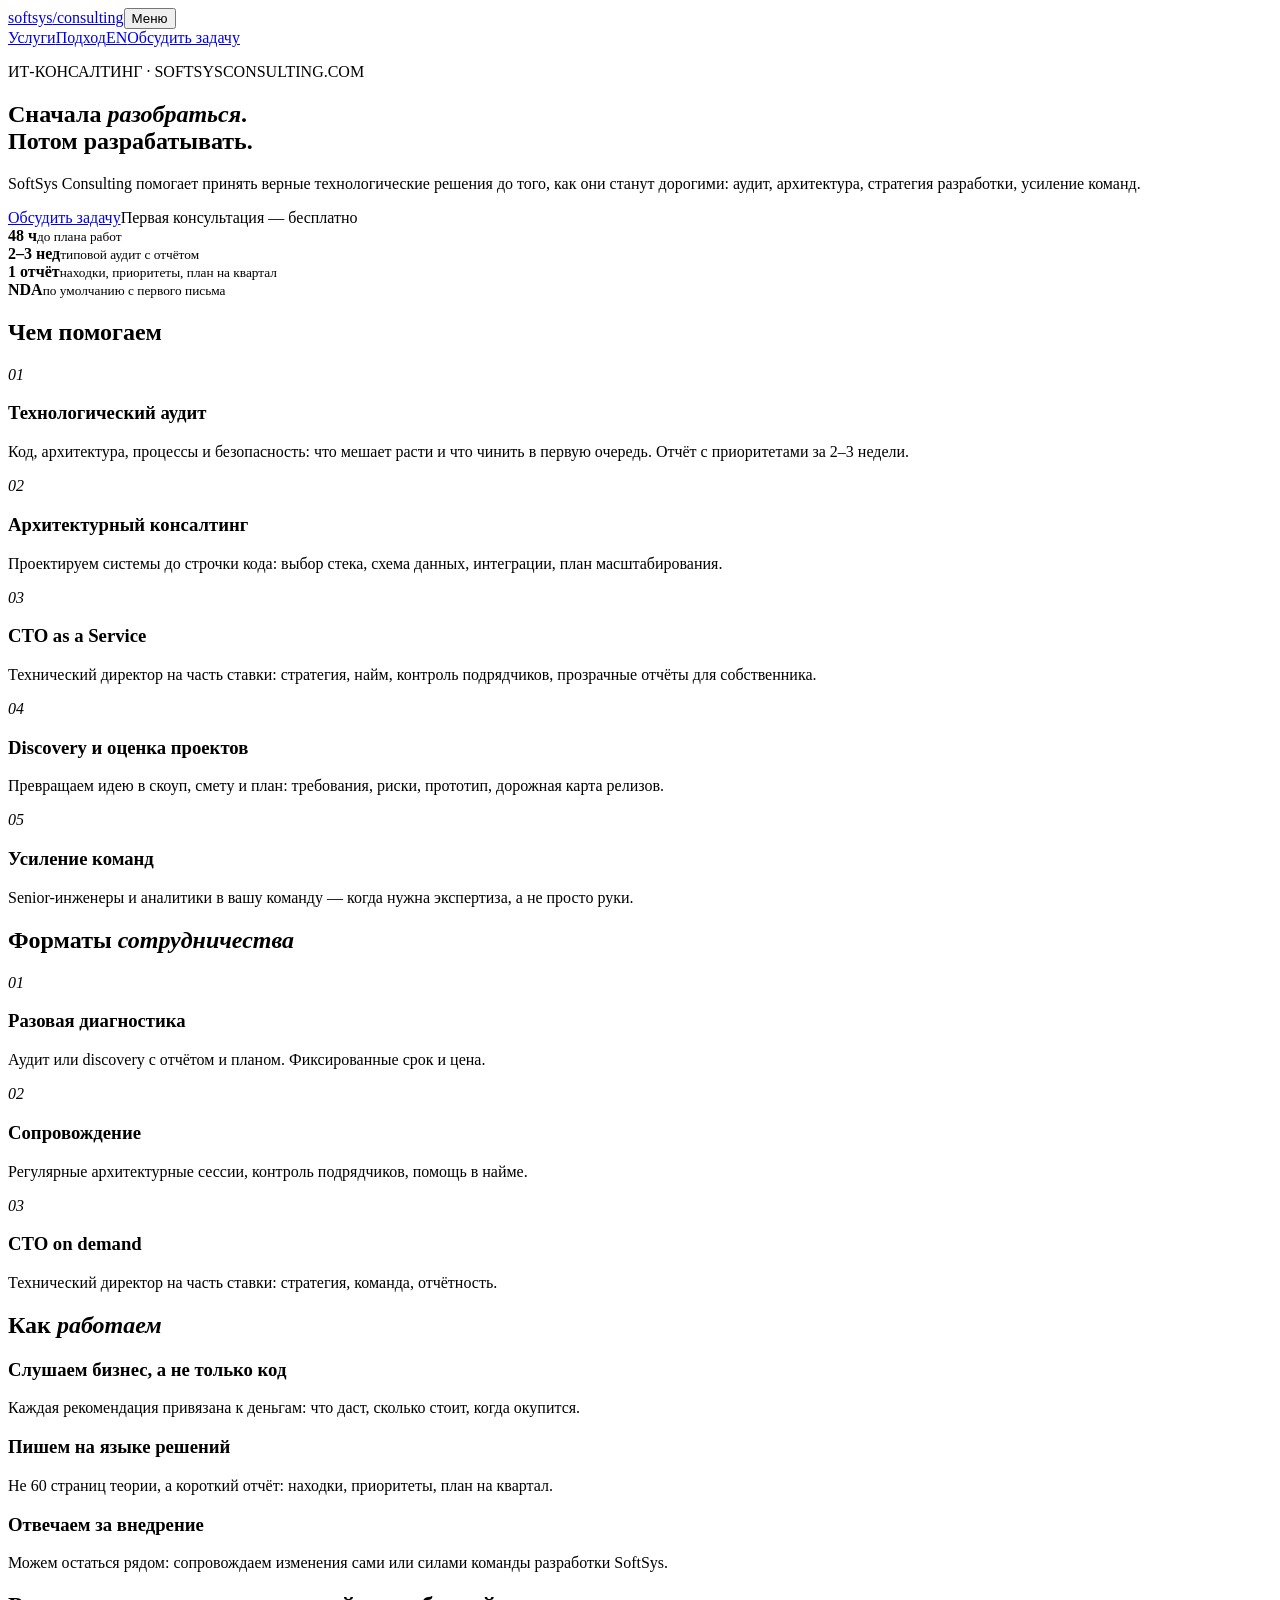
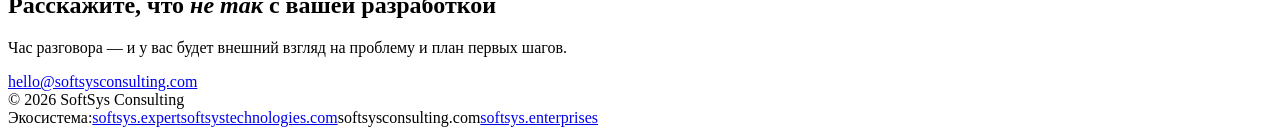
==== index.html @ 307e2cb9 "Publish prerendered website" ====
<!doctype html>
<html lang="ru">
<head>
<meta charset="UTF-8">
<meta name="viewport" content="width=device-width,initial-scale=1">
<link rel="icon" type="image/svg+xml" href="/softsys-consulting-site/favicon.svg">
<!--seo:start-->
<title>ИТ-консалтинг, аудит и архитектура — SoftSys Consulting</title>
<meta name="description" content="Технологический аудит, архитектурный консалтинг, CTO as a Service и оценка проектов. Помогаем выбрать решения и составить план разработки.">
<meta name="robots" content="index,follow,max-image-preview:large">
<link rel="canonical" href="https://softsysconsulting.com/">
<link rel="alternate" hreflang="ru" href="https://softsysconsulting.com/">
<link rel="alternate" hreflang="en" href="https://softsysconsulting.com/en/">
<link rel="alternate" hreflang="x-default" href="https://softsysconsulting.com/">
<meta name="theme-color" content="#FCFBF8">
<meta property="og:type" content="website">
<meta property="og:site_name" content="SoftSys Consulting">
<meta property="og:title" content="ИТ-консалтинг, аудит и архитектура — SoftSys Consulting">
<meta property="og:description" content="Технологический аудит, архитектурный консалтинг, CTO as a Service и оценка проектов. Помогаем выбрать решения и составить план разработки.">
<meta property="og:url" content="https://softsysconsulting.com/">
<meta property="og:locale" content="ru_RU">
<meta property="og:image" content="https://softsysconsulting.com/og-image.png">
<meta property="og:image:width" content="1200">
<meta property="og:image:height" content="630">
<meta property="og:image:alt" content="SoftSys Consulting">
<meta name="twitter:card" content="summary_large_image">
<meta name="twitter:title" content="ИТ-консалтинг, аудит и архитектура — SoftSys Consulting">
<meta name="twitter:description" content="Технологический аудит, архитектурный консалтинг, CTO as a Service и оценка проектов. Помогаем выбрать решения и составить план разработки.">
<meta name="twitter:image" content="https://softsysconsulting.com/og-image.png">
<script type="application/ld+json">{"@context":"https://schema.org","@graph":[{"@type":"Organization","@id":"https://softsysconsulting.com/#organization","name":"SoftSys Consulting","url":"https://softsysconsulting.com/","email":"hello@softsysconsulting.com"},{"@type":"WebSite","@id":"https://softsysconsulting.com/#website","name":"SoftSys Consulting","url":"https://softsysconsulting.com/","inLanguage":["ru","en"],"publisher":{"@id":"https://softsysconsulting.com/#organization"}},{"@type":"WebPage","@id":"https://softsysconsulting.com/","url":"https://softsysconsulting.com/","name":"ИТ-консалтинг, аудит и архитектура — SoftSys Consulting","description":"Технологический аудит, архитектурный консалтинг, CTO as a Service и оценка проектов. Помогаем выбрать решения и составить план разработки.","inLanguage":"ru","isPartOf":{"@id":"https://softsysconsulting.com/#website"},"about":{"@id":"https://softsysconsulting.com/#organization"}}]}</script><!--seo:end-->
  <script type="module" crossorigin src="/softsys-consulting-site/assets/index-Boy4Q77q.js"></script>
  <link rel="stylesheet" crossorigin href="/softsys-consulting-site/assets/index-CzoO1XtQ.css">
</head>
<body>
<div id="app"><!--[--><header class="site-header"><nav class="nav shell" aria-label="Основная навигация"><a class="brand" href="#top">softsys<span>/consulting</span></a><button class="menu-toggle" type="button" aria-expanded="false" aria-controls="primary-menu"><span class="sr-only">Меню</span><span></span><span></span></button><div id="primary-menu" class="nav-links"><a href="#services">Услуги</a><a href="#approach">Подход</a><a class="lang-link" href="en/" hreflang="en">EN</a><a class="nav-cta" href="#contact">Обсудить задачу</a></div></nav></header><main id="top"><section class="hero shell"><p class="eyebrow">ИТ-КОНСАЛТИНГ · SOFTSYSCONSULTING.COM</p><h1>Сначала <em>разобраться</em>.<br>Потом разрабатывать.</h1><p class="lead">SoftSys Consulting помогает принять верные технологические решения до того, как они станут дорогими: аудит, архитектура, стратегия разработки, усиление команд.</p><div class="hero-actions"><a class="button dark" href="#contact">Обсудить задачу</a><span>Первая консультация — бесплатно</span></div><div class="stats"><div><b>48 ч</b><small>до плана работ</small></div><div><b>2–3 нед</b><small>типовой аудит с отчётом</small></div><div><b>1 отчёт</b><small>находки, приоритеты, план на квартал</small></div><div><b>NDA</b><small>по умолчанию с первого письма</small></div></div></section><section id="services" class="shell section"><h2>Чем помогаем</h2><div class="service-list"><!--[--><article class="service"><em>01</em><h3>Технологический аудит</h3><p>Код, архитектура, процессы и безопасность: что мешает расти и что чинить в первую очередь. Отчёт с приоритетами за 2–3 недели.</p></article><article class="service"><em>02</em><h3>Архитектурный консалтинг</h3><p>Проектируем системы до строчки кода: выбор стека, схема данных, интеграции, план масштабирования.</p></article><article class="service"><em>03</em><h3>CTO as a Service</h3><p>Технический директор на часть ставки: стратегия, найм, контроль подрядчиков, прозрачные отчёты для собственника.</p></article><article class="service"><em>04</em><h3>Discovery и оценка проектов</h3><p>Превращаем идею в скоуп, смету и план: требования, риски, прототип, дорожная карта релизов.</p></article><article class="service"><em>05</em><h3>Усиление команд</h3><p>Senior-инженеры и аналитики в вашу команду — когда нужна экспертиза, а не просто руки.</p></article><!--]--></div></section><section class="shell section"><h2>Форматы <em>сотрудничества</em></h2><div class="format-grid"><!--[--><article><em>01</em><h3>Разовая диагностика</h3><p>Аудит или discovery с отчётом и планом. Фиксированные срок и цена.</p></article><article><em>02</em><h3>Сопровождение</h3><p>Регулярные архитектурные сессии, контроль подрядчиков, помощь в найме.</p></article><article><em>03</em><h3>CTO on demand</h3><p>Технический директор на часть ставки: стратегия, команда, отчётность.</p></article><!--]--></div></section><section id="approach" class="shell section approach"><h2>Как <em>работаем</em></h2><div><!--[--><article class="approach-item"><h3>Слушаем бизнес, а не только код</h3><p>Каждая рекомендация привязана к деньгам: что даст, сколько стоит, когда окупится.</p></article><article class="approach-item"><h3>Пишем на языке решений</h3><p>Не 60 страниц теории, а короткий отчёт: находки, приоритеты, план на квартал.</p></article><article class="approach-item"><h3>Отвечаем за внедрение</h3><p>Можем остаться рядом: сопровождаем изменения сами или силами команды разработки SoftSys.</p></article><!--]--></div></section><section id="contact" class="shell contact"><div class="contact-box"><h2>Расскажите, что <em>не так</em> с вашей разработкой</h2><p>Час разговора — и у вас будет внешний взгляд на проблему и план первых шагов.</p><a class="button mail" href="mailto:hello@softsysconsulting.com">hello@softsysconsulting.com</a></div><footer><span>© 2026 SoftSys Consulting</span><div><span>Экосистема:</span><a href="https://softsys.expert">softsys.expert</a><a href="https://softsystechnologies.com">softsystechnologies.com</a><span class="current">softsysconsulting.com</span><a href="https://softsys.enterprises">softsys.enterprises</a></div></footer></section></main><!--]--></div>
</body>
</html>
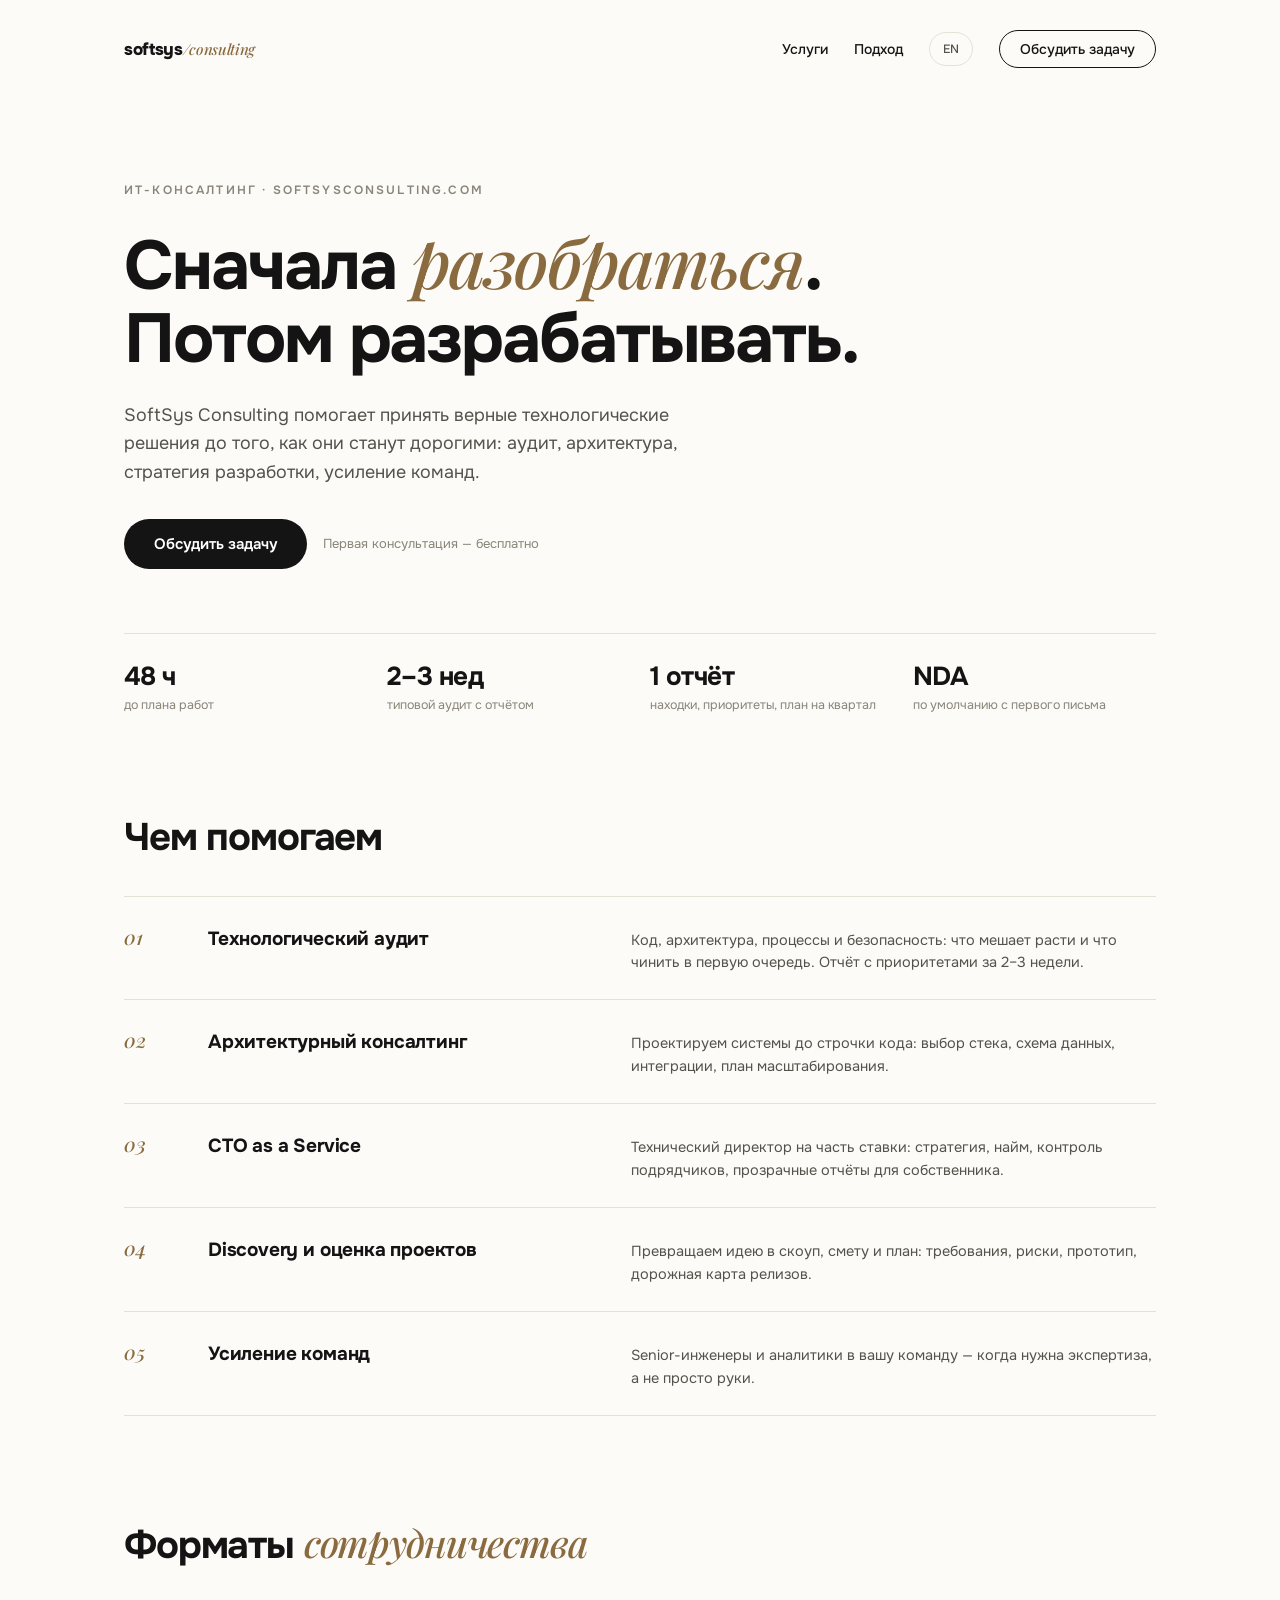
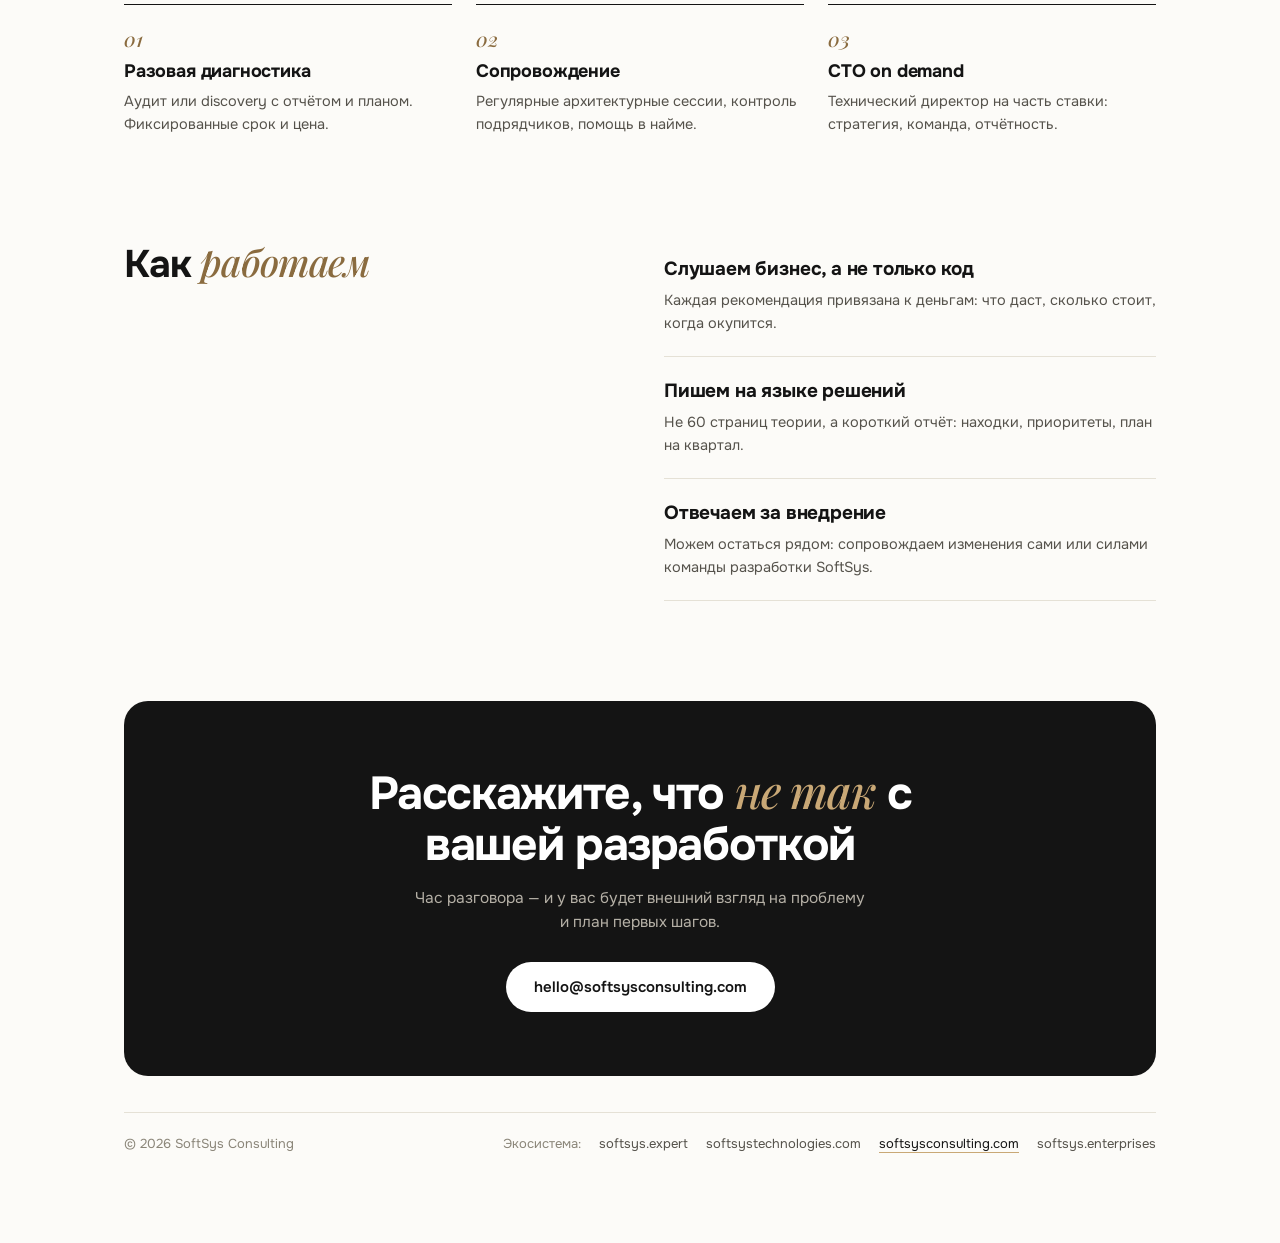
==== commit 9751d6c2: "Configure custom domain softsysconsulting.com" ====
--- a/index.html
+++ b/index.html
@@ -3,7 +3,7 @@
 <head>
 <meta charset="UTF-8">
 <meta name="viewport" content="width=device-width,initial-scale=1">
-<link rel="icon" type="image/svg+xml" href="/softsys-consulting-site/favicon.svg">
+<link rel="icon" type="image/svg+xml" href="/favicon.svg">
 <!--seo:start-->
 <title>ИТ-консалтинг, аудит и архитектура — SoftSys Consulting</title>
 <meta name="description" content="Технологический аудит, архитектурный консалтинг, CTO as a Service и оценка проектов. Помогаем выбрать решения и составить план разработки.">
@@ -28,8 +28,8 @@
 <meta name="twitter:description" content="Технологический аудит, архитектурный консалтинг, CTO as a Service и оценка проектов. Помогаем выбрать решения и составить план разработки.">
 <meta name="twitter:image" content="https://softsysconsulting.com/og-image.png">
 <script type="application/ld+json">{"@context":"https://schema.org","@graph":[{"@type":"Organization","@id":"https://softsysconsulting.com/#organization","name":"SoftSys Consulting","url":"https://softsysconsulting.com/","email":"hello@softsysconsulting.com"},{"@type":"WebSite","@id":"https://softsysconsulting.com/#website","name":"SoftSys Consulting","url":"https://softsysconsulting.com/","inLanguage":["ru","en"],"publisher":{"@id":"https://softsysconsulting.com/#organization"}},{"@type":"WebPage","@id":"https://softsysconsulting.com/","url":"https://softsysconsulting.com/","name":"ИТ-консалтинг, аудит и архитектура — SoftSys Consulting","description":"Технологический аудит, архитектурный консалтинг, CTO as a Service и оценка проектов. Помогаем выбрать решения и составить план разработки.","inLanguage":"ru","isPartOf":{"@id":"https://softsysconsulting.com/#website"},"about":{"@id":"https://softsysconsulting.com/#organization"}}]}</script><!--seo:end-->
-  <script type="module" crossorigin src="/softsys-consulting-site/assets/index-Boy4Q77q.js"></script>
-  <link rel="stylesheet" crossorigin href="/softsys-consulting-site/assets/index-CzoO1XtQ.css">
+  <script type="module" crossorigin src="/assets/index-trp3ddry.js"></script>
+  <link rel="stylesheet" crossorigin href="/assets/index-DhU2FG6l.css">
 </head>
 <body>
 <div id="app"><!--[--><header class="site-header"><nav class="nav shell" aria-label="Основная навигация"><a class="brand" href="#top">softsys<span>/consulting</span></a><button class="menu-toggle" type="button" aria-expanded="false" aria-controls="primary-menu"><span class="sr-only">Меню</span><span></span><span></span></button><div id="primary-menu" class="nav-links"><a href="#services">Услуги</a><a href="#approach">Подход</a><a class="lang-link" href="en/" hreflang="en">EN</a><a class="nav-cta" href="#contact">Обсудить задачу</a></div></nav></header><main id="top"><section class="hero shell"><p class="eyebrow">ИТ-КОНСАЛТИНГ · SOFTSYSCONSULTING.COM</p><h1>Сначала <em>разобраться</em>.<br>Потом разрабатывать.</h1><p class="lead">SoftSys Consulting помогает принять верные технологические решения до того, как они станут дорогими: аудит, архитектура, стратегия разработки, усиление команд.</p><div class="hero-actions"><a class="button dark" href="#contact">Обсудить задачу</a><span>Первая консультация — бесплатно</span></div><div class="stats"><div><b>48 ч</b><small>до плана работ</small></div><div><b>2–3 нед</b><small>типовой аудит с отчётом</small></div><div><b>1 отчёт</b><small>находки, приоритеты, план на квартал</small></div><div><b>NDA</b><small>по умолчанию с первого письма</small></div></div></section><section id="services" class="shell section"><h2>Чем помогаем</h2><div class="service-list"><!--[--><article class="service"><em>01</em><h3>Технологический аудит</h3><p>Код, архитектура, процессы и безопасность: что мешает расти и что чинить в первую очередь. Отчёт с приоритетами за 2–3 недели.</p></article><article class="service"><em>02</em><h3>Архитектурный консалтинг</h3><p>Проектируем системы до строчки кода: выбор стека, схема данных, интеграции, план масштабирования.</p></article><article class="service"><em>03</em><h3>CTO as a Service</h3><p>Технический директор на часть ставки: стратегия, найм, контроль подрядчиков, прозрачные отчёты для собственника.</p></article><article class="service"><em>04</em><h3>Discovery и оценка проектов</h3><p>Превращаем идею в скоуп, смету и план: требования, риски, прототип, дорожная карта релизов.</p></article><article class="service"><em>05</em><h3>Усиление команд</h3><p>Senior-инженеры и аналитики в вашу команду — когда нужна экспертиза, а не просто руки.</p></article><!--]--></div></section><section class="shell section"><h2>Форматы <em>сотрудничества</em></h2><div class="format-grid"><!--[--><article><em>01</em><h3>Разовая диагностика</h3><p>Аудит или discovery с отчётом и планом. Фиксированные срок и цена.</p></article><article><em>02</em><h3>Сопровождение</h3><p>Регулярные архитектурные сессии, контроль подрядчиков, помощь в найме.</p></article><article><em>03</em><h3>CTO on demand</h3><p>Технический директор на часть ставки: стратегия, команда, отчётность.</p></article><!--]--></div></section><section id="approach" class="shell section approach"><h2>Как <em>работаем</em></h2><div><!--[--><article class="approach-item"><h3>Слушаем бизнес, а не только код</h3><p>Каждая рекомендация привязана к деньгам: что даст, сколько стоит, когда окупится.</p></article><article class="approach-item"><h3>Пишем на языке решений</h3><p>Не 60 страниц теории, а короткий отчёт: находки, приоритеты, план на квартал.</p></article><article class="approach-item"><h3>Отвечаем за внедрение</h3><p>Можем остаться рядом: сопровождаем изменения сами или силами команды разработки SoftSys.</p></article><!--]--></div></section><section id="contact" class="shell contact"><div class="contact-box"><h2>Расскажите, что <em>не так</em> с вашей разработкой</h2><p>Час разговора — и у вас будет внешний взгляд на проблему и план первых шагов.</p><a class="button mail" href="mailto:hello@softsysconsulting.com">hello@softsysconsulting.com</a></div><footer><span>© 2026 SoftSys Consulting</span><div><span>Экосистема:</span><a href="https://softsys.expert">softsys.expert</a><a href="https://softsystechnologies.com">softsystechnologies.com</a><span class="current">softsysconsulting.com</span><a href="https://softsys.enterprises">softsys.enterprises</a></div></footer></section></main><!--]--></div>
--- a/assets/index-DhU2FG6l.css
+++ b/assets/index-DhU2FG6l.css
@@ -0,0 +1 @@
+@font-face{font-family:Onest Variable;font-style:normal;font-display:swap;font-weight:100 900;src:url(/assets/onest-cyrillic-ext-wght-normal-DOFToQv1.woff2)format("woff2-variations");unicode-range:U+460-52F,U+1C80-1C8A,U+20B4,U+2DE0-2DFF,U+A640-A69F,U+FE2E-FE2F}@font-face{font-family:Onest Variable;font-style:normal;font-display:swap;font-weight:100 900;src:url(/assets/onest-cyrillic-wght-normal-DayYxulF.woff2)format("woff2-variations");unicode-range:U+301,U+400-45F,U+490-491,U+4B0-4B1,U+2116}@font-face{font-family:Onest Variable;font-style:normal;font-display:swap;font-weight:100 900;src:url(/assets/onest-math-wght-normal-Bl4ZGkZl.woff2)format("woff2-variations");unicode-range:U+302-303,U+305,U+307-308,U+310,U+312,U+315,U+31A,U+326-327,U+32C,U+32F-330,U+332-333,U+338,U+33A,U+346,U+34D,U+391-3A1,U+3A3-3A9,U+3B1-3C9,U+3D1,U+3D5-3D6,U+3F0-3F1,U+3F4-3F5,U+2016-2017,U+2034-2038,U+203C,U+2040,U+2043,U+2047,U+2050,U+2057,U+205F,U+2070-2071,U+2074-208E,U+2090-209C,U+20D0-20DC,U+20E1,U+20E5-20EF,U+2100-2112,U+2114-2115,U+2117-2121,U+2123-214F,U+2190,U+2192,U+2194-21AE,U+21B0-21E5,U+21F1-21F2,U+21F4-2211,U+2213-2214,U+2216-22FF,U+2308-230B,U+2310,U+2319,U+231C-2321,U+2336-237A,U+237C,U+2395,U+239B-23B7,U+23D0,U+23DC-23E1,U+2474-2475,U+25AF,U+25B3,U+25B7,U+25BD,U+25C1,U+25CA,U+25CC,U+25FB,U+266D-266F,U+27C0-27FF,U+2900-2AFF,U+2B0E-2B11,U+2B30-2B4C,U+2BFE,U+3030,U+FF5B,U+FF5D,U+1D400-1D7FF,U+1EE??}@font-face{font-family:Onest Variable;font-style:normal;font-display:swap;font-weight:100 900;src:url(/assets/onest-symbols-wght-normal-DxQzqQfC.woff2)format("woff2-variations");unicode-range:U+1-C,U+E-1F,U+7F-9F,U+20DD-20E0,U+20E2-20E4,U+2150-218F,U+2190,U+2192,U+2194-2199,U+21AF,U+21E6-21F0,U+21F3,U+2218-2219,U+2299,U+22C4-22C6,U+2300-243F,U+2440-244A,U+2460-24FF,U+25A0-27BF,U+28??,U+2921-2922,U+2981,U+29BF,U+29EB,U+2B??,U+4DC0-4DFF,U+FFF9-FFFB,U+10140-1018E,U+10190-1019C,U+101A0,U+101D0-101FD,U+102E0-102FB,U+10E60-10E7E,U+1D2C0-1D2D3,U+1D2E0-1D37F,U+1F0??,U+1F100-1F1AD,U+1F1E6-1F1FF,U+1F30D-1F30F,U+1F315,U+1F31C,U+1F31E,U+1F320-1F32C,U+1F336,U+1F378,U+1F37D,U+1F382,U+1F393-1F39F,U+1F3A7-1F3A8,U+1F3AC-1F3AF,U+1F3C2,U+1F3C4-1F3C6,U+1F3CA-1F3CE,U+1F3D4-1F3E0,U+1F3ED,U+1F3F1-1F3F3,U+1F3F5-1F3F7,U+1F408,U+1F415,U+1F41F,U+1F426,U+1F43F,U+1F441-1F442,U+1F444,U+1F446-1F449,U+1F44C-1F44E,U+1F453,U+1F46A,U+1F47D,U+1F4A3,U+1F4B0,U+1F4B3,U+1F4B9,U+1F4BB,U+1F4BF,U+1F4C8-1F4CB,U+1F4D6,U+1F4DA,U+1F4DF,U+1F4E3-1F4E6,U+1F4EA-1F4ED,U+1F4F7,U+1F4F9-1F4FB,U+1F4FD-1F4FE,U+1F503,U+1F507-1F50B,U+1F50D,U+1F512-1F513,U+1F53E-1F54A,U+1F54F-1F5FA,U+1F610,U+1F650-1F67F,U+1F687,U+1F68D,U+1F691,U+1F694,U+1F698,U+1F6AD,U+1F6B2,U+1F6B9-1F6BA,U+1F6BC,U+1F6C6-1F6CF,U+1F6D3-1F6D7,U+1F6E0-1F6EA,U+1F6F0-1F6F3,U+1F6F7-1F6FC,U+1F7??,U+1F800-1F80B,U+1F810-1F847,U+1F850-1F859,U+1F860-1F887,U+1F890-1F8AD,U+1F8B0-1F8BB,U+1F8C0-1F8C1,U+1F900-1F90B,U+1F93B,U+1F946,U+1F984,U+1F996,U+1F9E9,U+1FA00-1FA6F,U+1FA70-1FA7C,U+1FA80-1FA89,U+1FA8F-1FAC6,U+1FACE-1FADC,U+1FADF-1FAE9,U+1FAF0-1FAF8,U+1FB??}@font-face{font-family:Onest Variable;font-style:normal;font-display:swap;font-weight:100 900;src:url(/assets/onest-vietnamese-wght-normal-BBxOatbv.woff2)format("woff2-variations");unicode-range:U+102-103,U+110-111,U+128-129,U+168-169,U+1A0-1A1,U+1AF-1B0,U+300-301,U+303-304,U+308-309,U+323,U+329,U+1EA0-1EF9,U+20AB}@font-face{font-family:Onest Variable;font-style:normal;font-display:swap;font-weight:100 900;src:url(/assets/onest-latin-ext-wght-normal-QAhDxQuo.woff2)format("woff2-variations");unicode-range:U+100-2BA,U+2BD-2C5,U+2C7-2CC,U+2CE-2D7,U+2DD-2FF,U+304,U+308,U+329,U+1D00-1DBF,U+1E00-1E9F,U+1EF2-1EFF,U+2020,U+20A0-20AB,U+20AD-20C0,U+2113,U+2C60-2C7F,U+A720-A7FF}@font-face{font-family:Onest Variable;font-style:normal;font-display:swap;font-weight:100 900;src:url(/assets/onest-latin-wght-normal-Dun_Rd-l.woff2)format("woff2-variations");unicode-range:U+??,U+131,U+152-153,U+2BB-2BC,U+2C6,U+2DA,U+2DC,U+304,U+308,U+329,U+2000-206F,U+20AC,U+2122,U+2191,U+2193,U+2212,U+2215,U+FEFF,U+FFFD}@font-face{font-family:Playfair Display Variable;font-style:normal;font-display:swap;font-weight:400 900;src:url(/assets/playfair-display-cyrillic-wght-normal-5WvUvBgz.woff2)format("woff2-variations");unicode-range:U+301,U+400-45F,U+490-491,U+4B0-4B1,U+2116}@font-face{font-family:Playfair Display Variable;font-style:normal;font-display:swap;font-weight:400 900;src:url(/assets/playfair-display-vietnamese-wght-normal-Cabi7G8-.woff2)format("woff2-variations");unicode-range:U+102-103,U+110-111,U+128-129,U+168-169,U+1A0-1A1,U+1AF-1B0,U+300-301,U+303-304,U+308-309,U+323,U+329,U+1EA0-1EF9,U+20AB}@font-face{font-family:Playfair Display Variable;font-style:normal;font-display:swap;font-weight:400 900;src:url(/assets/playfair-display-latin-ext-wght-normal-CT1r92Rl.woff2)format("woff2-variations");unicode-range:U+100-2BA,U+2BD-2C5,U+2C7-2CC,U+2CE-2D7,U+2DD-2FF,U+304,U+308,U+329,U+1D00-1DBF,U+1E00-1E9F,U+1EF2-1EFF,U+2020,U+20A0-20AB,U+20AD-20C0,U+2113,U+2C60-2C7F,U+A720-A7FF}@font-face{font-family:Playfair Display Variable;font-style:normal;font-display:swap;font-weight:400 900;src:url(/assets/playfair-display-latin-wght-normal-BOwq7MWX.woff2)format("woff2-variations");unicode-range:U+??,U+131,U+152-153,U+2BB-2BC,U+2C6,U+2DA,U+2DC,U+304,U+308,U+329,U+2000-206F,U+20AC,U+2122,U+2191,U+2193,U+2212,U+2215,U+FEFF,U+FFFD}@font-face{font-family:Playfair Display Variable;font-style:italic;font-display:swap;font-weight:400 900;src:url(/assets/playfair-display-cyrillic-wght-italic-D5dBZ3aJ.woff2)format("woff2-variations");unicode-range:U+301,U+400-45F,U+490-491,U+4B0-4B1,U+2116}@font-face{font-family:Playfair Display Variable;font-style:italic;font-display:swap;font-weight:400 900;src:url(/assets/playfair-display-vietnamese-wght-italic-DUEcMSM3.woff2)format("woff2-variations");unicode-range:U+102-103,U+110-111,U+128-129,U+168-169,U+1A0-1A1,U+1AF-1B0,U+300-301,U+303-304,U+308-309,U+323,U+329,U+1EA0-1EF9,U+20AB}@font-face{font-family:Playfair Display Variable;font-style:italic;font-display:swap;font-weight:400 900;src:url(/assets/playfair-display-latin-ext-wght-italic-ze_cPdSg.woff2)format("woff2-variations");unicode-range:U+100-2BA,U+2BD-2C5,U+2C7-2CC,U+2CE-2D7,U+2DD-2FF,U+304,U+308,U+329,U+1D00-1DBF,U+1E00-1E9F,U+1EF2-1EFF,U+2020,U+20A0-20AB,U+20AD-20C0,U+2113,U+2C60-2C7F,U+A720-A7FF}@font-face{font-family:Playfair Display Variable;font-style:italic;font-display:swap;font-weight:400 900;src:url(/assets/playfair-display-latin-wght-italic-DmbndNpe.woff2)format("woff2-variations");unicode-range:U+??,U+131,U+152-153,U+2BB-2BC,U+2C6,U+2DA,U+2DC,U+304,U+308,U+329,U+2000-206F,U+20AC,U+2122,U+2191,U+2193,U+2212,U+2215,U+FEFF,U+FFFD}:root{color:#141414;font-synthesis:none;background:#fcfbf8;font-family:Onest Variable,Arial,sans-serif}*{box-sizing:border-box}html{scroll-behavior:smooth}body{min-width:320px;margin:0}a{color:inherit;text-decoration:none}a:hover{color:#8a6b3f}a:focus-visible{outline-offset:4px;outline:3px solid #8a6b3f}button:focus-visible{outline-offset:4px;outline:3px solid #8a6b3f}.shell{width:min(1080px,100%);margin-inline-start:auto;margin-inline-end:auto;padding-inline-start:24px;padding-inline-end:24px}.site-header{padding:30px 0}.nav{justify-content:space-between;align-items:center;gap:20px;display:flex}.brand{letter-spacing:-.02em;font-size:17px;font-weight:800}.brand span,h1 em,h2 em,.service>em,.format-grid em{color:#8a6b3f;font-family:Playfair Display Variable,Georgia,serif;font-style:italic;font-weight:500}.brand span{font-size:15px}.nav-links{align-items:center;gap:26px;font-size:14px;font-weight:500;display:flex}.lang-link{color:#55524b;border:1px solid #e5e1d6;border-radius:99px;padding:8px 13px;font-size:12px}.nav-cta{white-space:nowrap;border:1.5px solid #141414;border-radius:99px;padding:9px 20px}.nav-cta:hover{color:#fff;background:#141414}.menu-toggle{display:none}.hero{padding-top:84px}.eyebrow{color:#8a8578;letter-spacing:.18em;margin:0;font-size:12px;font-weight:600}.hero h1{letter-spacing:-.03em;max-width:20ch;margin:26px 0 0;font-size:clamp(40px,5.4vw,72px);line-height:1.06}.hero h1 em{font-style:italic}.lead{color:#55524b;max-width:52ch;margin:24px 0 0;font-size:clamp(15px,1.4vw,18px);line-height:1.6}.hero-actions{flex-wrap:wrap;align-items:center;gap:16px;margin-top:32px;display:flex}.button{font-size:15px;font-weight:600;display:inline-block}.button.dark{color:#fff;background:#141414;border-radius:99px;padding:15px 30px}.button.dark:hover{background:#8a6b3f}.hero-actions span{color:#8a8578;font-size:13px}.stats{border-top:1px solid #e5e1d6;grid-template-columns:repeat(4,1fr);gap:20px;margin-top:64px;padding-top:26px;display:grid}.stats b{letter-spacing:-.02em;font-size:26px;display:block}.stats small{color:#8a8578;margin-top:4px;font-size:12.5px;display:block}.section{padding-top:100px;scroll-margin-top:24px}h2{letter-spacing:-.03em;margin:0;font-size:clamp(28px,3vw,42px)}h2 em{font-style:italic}.service-list{border-top:1px solid #e5e1d6;margin-top:34px}.service{border-bottom:1px solid #e5e1d6;grid-template-columns:64px 1fr 1.3fr;align-items:baseline;gap:20px;padding:26px 0;display:grid}.service:hover{background:#f7f4ec}.service>em,.format-grid em{font-size:20px}.service h3,.format-grid h3,.approach-item h3{letter-spacing:-.01em;margin:0;font-size:19px}.service p,.format-grid p,.approach-item p{color:#55524b;margin:0;font-size:14.5px;line-height:1.55}.format-grid{grid-template-columns:repeat(3,1fr);gap:24px;margin-top:34px;display:grid}.format-grid article{border-top:1.5px solid #141414;padding-top:20px}.format-grid h3{margin-top:8px;font-size:18px}.format-grid p{margin-top:8px}.approach{grid-template-columns:1fr 1fr;align-items:start;gap:48px;display:grid}.approach>h2{position:sticky;top:30px}.approach-item{border-bottom:1px solid #e5e1d6;padding:22px 0}.approach-item p{margin-top:8px}.contact{padding-top:100px;padding-bottom:90px;scroll-margin-top:24px}.contact-box{color:#fff;text-align:center;background:#141414;border-radius:24px;padding:64px 40px}.contact-box h2{max-width:22ch;margin:auto;font-size:clamp(28px,3.6vw,48px);line-height:1.1}.contact-box h2 em{color:#c9a876}.contact-box p{color:#b5b0a6;max-width:46ch;margin:16px auto 0;font-size:15.5px;line-height:1.55}.mail{color:#141414;overflow-wrap:anywhere;background:#fff;border-radius:99px;margin-top:28px;padding:15px 28px}.mail:hover{color:#141414;background:#c9a876}footer{color:#8a8578;border-top:1px solid #e5e1d6;flex-wrap:wrap;justify-content:space-between;gap:18px;margin-top:36px;padding-top:22px;font-size:13px;display:flex}footer div{flex-wrap:wrap;gap:18px;display:flex}footer a{color:#55524b}.current{color:#141414;border-bottom:1px solid #c9a876}@media (max-width:700px){.site-header{padding:18px 0}.menu-toggle{background:0 0;border:1px solid #e5e1d6;border-radius:50%;gap:5px;width:42px;height:42px;padding:11px;display:grid}.menu-toggle span:not(.sr-only){background:#141414;height:1px;display:block}.nav-links{z-index:2;background:#fcfbf8;border:1px solid #e5e1d6;border-radius:14px;flex-direction:column;align-items:stretch;padding:16px;display:none;position:absolute;top:70px;left:16px;right:16px;box-shadow:0 14px 35px #14141418}.nav-links.open{display:flex}.nav-links a{padding:8px}.nav-cta,.lang-link{text-align:center}.hero{padding-top:56px}.stats{grid-template-columns:repeat(2,1fr);gap:24px 16px;margin-top:48px}.section{padding-top:72px}.service{grid-template-columns:42px 1fr;gap:10px}.service p{grid-column:2}.format-grid,.approach{grid-template-columns:1fr;gap:28px}.approach>h2{position:static}.contact{padding-top:72px;padding-bottom:48px}.contact-box{padding:44px 20px}footer div{gap:10px 14px}}@media (max-width:380px){.shell{padding-inline-start:16px;padding-inline-end:16px}.hero h1{font-size:38px}.stats b{font-size:23px}}@media (prefers-reduced-motion:reduce){html{scroll-behavior:auto}*{transition:none!important;animation:none!important}}.sr-only{clip:rect(0,0,0,0);white-space:nowrap;border:0;width:1px;height:1px;margin:-1px;padding:0;position:absolute;overflow:hidden}@media (max-width:700px){body{overflow-x:hidden}.menu-toggle{z-index:3;flex:none;width:44px;height:44px;position:relative}.menu-toggle span:not(.sr-only){width:18px;height:2px;margin-top:-1px;margin-left:-9px;transition:transform .22s;position:absolute;top:50%;left:50%}.menu-toggle span:nth-of-type(2){transform:translateY(-4px)}.menu-toggle span:nth-of-type(3){transform:translateY(4px)}.menu-toggle[aria-expanded=true] span:nth-of-type(2){transform:rotate(45deg)}.menu-toggle[aria-expanded=true] span:nth-of-type(3){transform:rotate(-45deg)}.nav-links{visibility:hidden;opacity:0;pointer-events:none;transition:visibility 0s linear .22s,opacity .22s,transform .22s;display:flex;transform:translateY(-8px)scale(.98)}.nav-links.open{visibility:visible;opacity:1;pointer-events:auto;transition-delay:0s;transform:none}.nav-links a{opacity:0;min-height:44px;transition:opacity .18s,transform .18s;transform:translateY(-5px)}.nav-links.open a{opacity:1;transform:none}.nav-links.open a:first-child{transition-delay:40ms}.nav-links.open a:nth-child(2){transition-delay:70ms}.nav-links.open a:nth-child(3){transition-delay:.1s}.nav-links.open a:nth-child(4){transition-delay:.13s}}
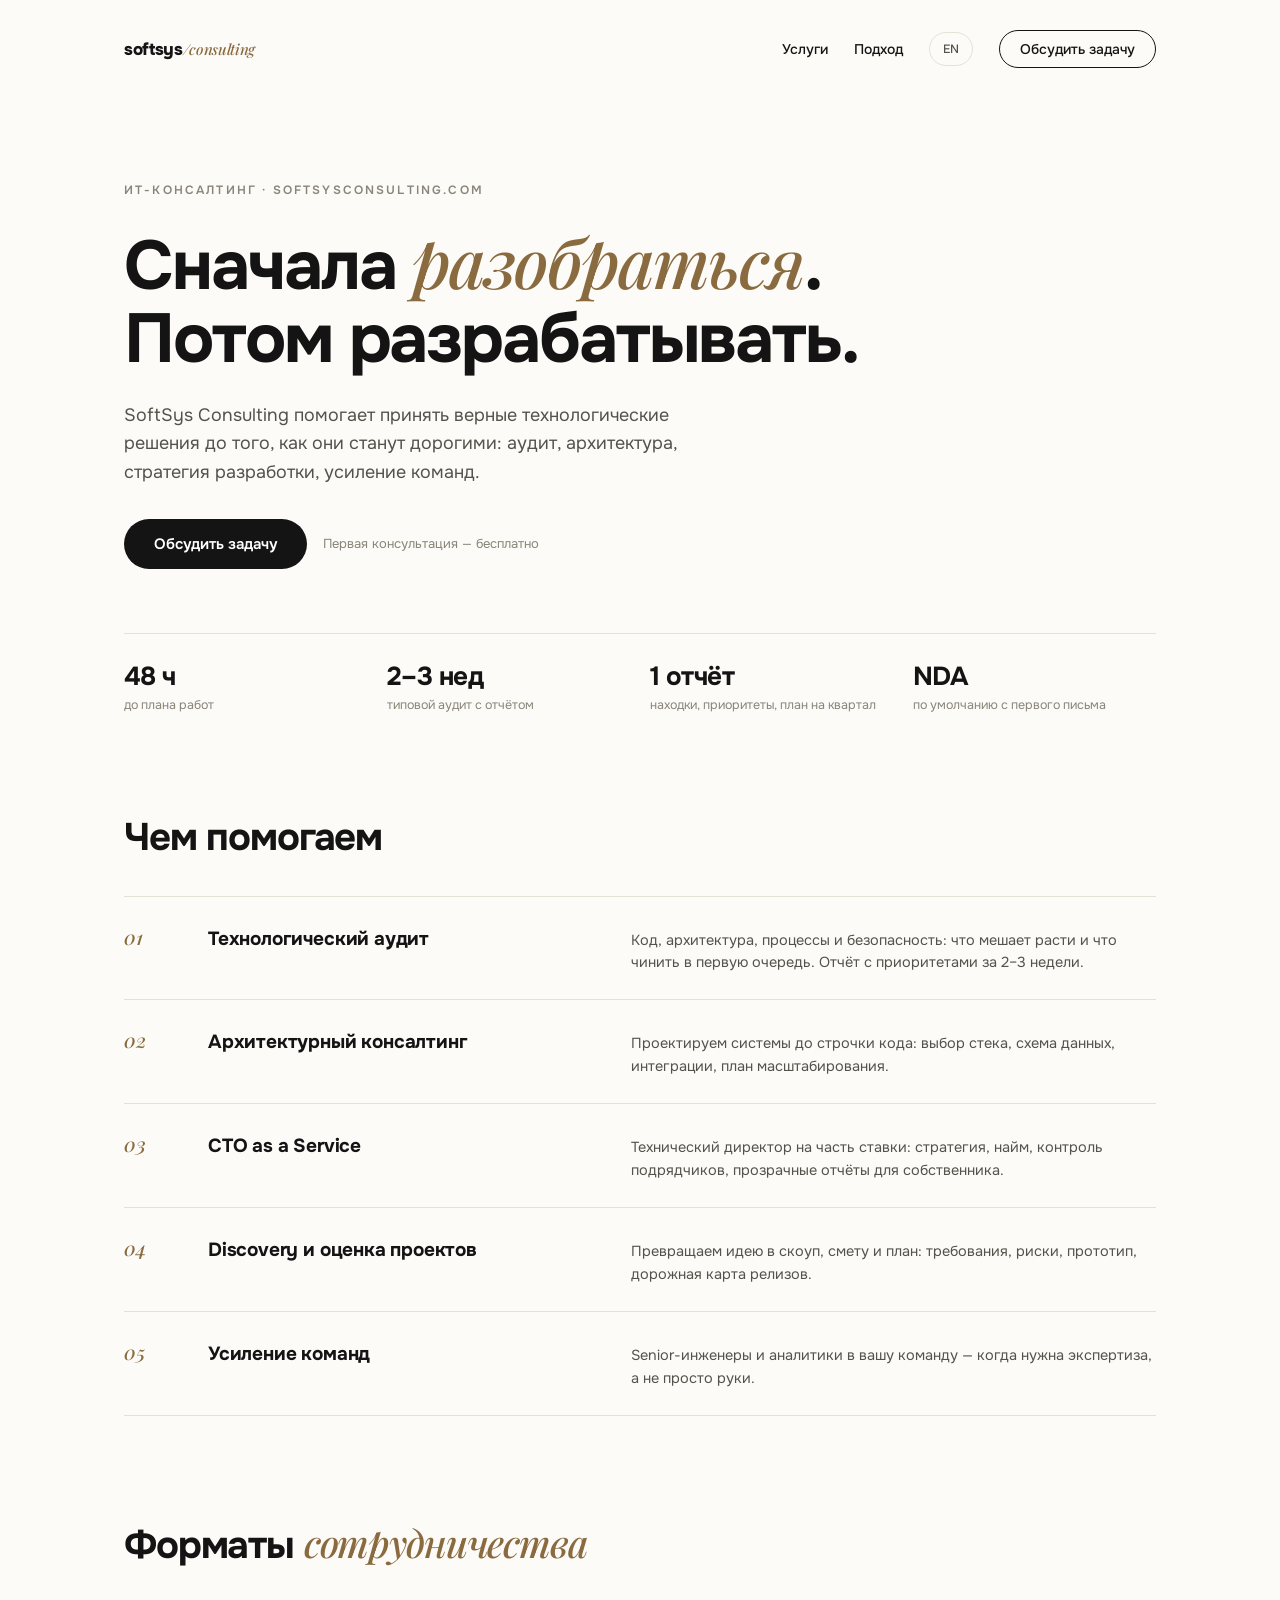
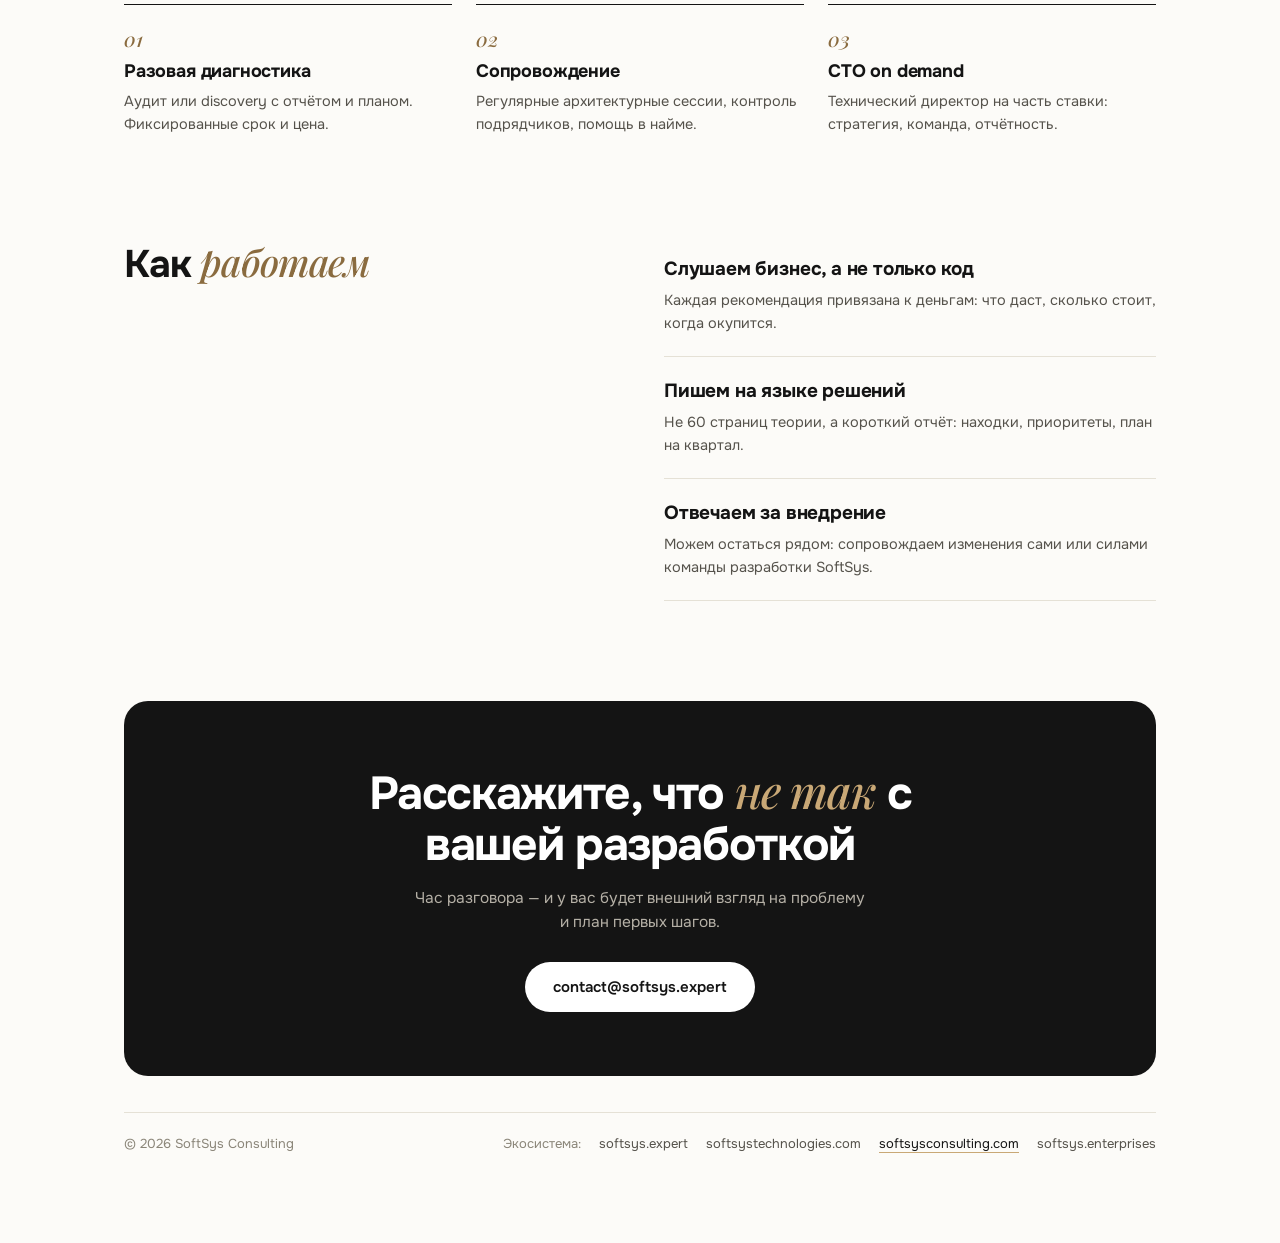
==== commit 2278f405: "Publish shared SoftSys contact mailbox" ====
--- a/index.html
+++ b/index.html
@@ -27,11 +27,11 @@
 <meta name="twitter:title" content="ИТ-консалтинг, аудит и архитектура — SoftSys Consulting">
 <meta name="twitter:description" content="Технологический аудит, архитектурный консалтинг, CTO as a Service и оценка проектов. Помогаем выбрать решения и составить план разработки.">
 <meta name="twitter:image" content="https://softsysconsulting.com/og-image.png">
-<script type="application/ld+json">{"@context":"https://schema.org","@graph":[{"@type":"Organization","@id":"https://softsysconsulting.com/#organization","name":"SoftSys Consulting","url":"https://softsysconsulting.com/","email":"hello@softsysconsulting.com"},{"@type":"WebSite","@id":"https://softsysconsulting.com/#website","name":"SoftSys Consulting","url":"https://softsysconsulting.com/","inLanguage":["ru","en"],"publisher":{"@id":"https://softsysconsulting.com/#organization"}},{"@type":"WebPage","@id":"https://softsysconsulting.com/","url":"https://softsysconsulting.com/","name":"ИТ-консалтинг, аудит и архитектура — SoftSys Consulting","description":"Технологический аудит, архитектурный консалтинг, CTO as a Service и оценка проектов. Помогаем выбрать решения и составить план разработки.","inLanguage":"ru","isPartOf":{"@id":"https://softsysconsulting.com/#website"},"about":{"@id":"https://softsysconsulting.com/#organization"}}]}</script><!--seo:end-->
-  <script type="module" crossorigin src="/assets/index-trp3ddry.js"></script>
+<script type="application/ld+json">{"@context":"https://schema.org","@graph":[{"@type":"Organization","@id":"https://softsysconsulting.com/#organization","name":"SoftSys Consulting","url":"https://softsysconsulting.com/","email":"contact@softsys.expert"},{"@type":"WebSite","@id":"https://softsysconsulting.com/#website","name":"SoftSys Consulting","url":"https://softsysconsulting.com/","inLanguage":["ru","en"],"publisher":{"@id":"https://softsysconsulting.com/#organization"}},{"@type":"WebPage","@id":"https://softsysconsulting.com/","url":"https://softsysconsulting.com/","name":"ИТ-консалтинг, аудит и архитектура — SoftSys Consulting","description":"Технологический аудит, архитектурный консалтинг, CTO as a Service и оценка проектов. Помогаем выбрать решения и составить план разработки.","inLanguage":"ru","isPartOf":{"@id":"https://softsysconsulting.com/#website"},"about":{"@id":"https://softsysconsulting.com/#organization"}}]}</script><!--seo:end-->
+  <script type="module" crossorigin src="/assets/index-Ozfgfh1S.js"></script>
   <link rel="stylesheet" crossorigin href="/assets/index-DhU2FG6l.css">
 </head>
 <body>
-<div id="app"><!--[--><header class="site-header"><nav class="nav shell" aria-label="Основная навигация"><a class="brand" href="#top">softsys<span>/consulting</span></a><button class="menu-toggle" type="button" aria-expanded="false" aria-controls="primary-menu"><span class="sr-only">Меню</span><span></span><span></span></button><div id="primary-menu" class="nav-links"><a href="#services">Услуги</a><a href="#approach">Подход</a><a class="lang-link" href="en/" hreflang="en">EN</a><a class="nav-cta" href="#contact">Обсудить задачу</a></div></nav></header><main id="top"><section class="hero shell"><p class="eyebrow">ИТ-КОНСАЛТИНГ · SOFTSYSCONSULTING.COM</p><h1>Сначала <em>разобраться</em>.<br>Потом разрабатывать.</h1><p class="lead">SoftSys Consulting помогает принять верные технологические решения до того, как они станут дорогими: аудит, архитектура, стратегия разработки, усиление команд.</p><div class="hero-actions"><a class="button dark" href="#contact">Обсудить задачу</a><span>Первая консультация — бесплатно</span></div><div class="stats"><div><b>48 ч</b><small>до плана работ</small></div><div><b>2–3 нед</b><small>типовой аудит с отчётом</small></div><div><b>1 отчёт</b><small>находки, приоритеты, план на квартал</small></div><div><b>NDA</b><small>по умолчанию с первого письма</small></div></div></section><section id="services" class="shell section"><h2>Чем помогаем</h2><div class="service-list"><!--[--><article class="service"><em>01</em><h3>Технологический аудит</h3><p>Код, архитектура, процессы и безопасность: что мешает расти и что чинить в первую очередь. Отчёт с приоритетами за 2–3 недели.</p></article><article class="service"><em>02</em><h3>Архитектурный консалтинг</h3><p>Проектируем системы до строчки кода: выбор стека, схема данных, интеграции, план масштабирования.</p></article><article class="service"><em>03</em><h3>CTO as a Service</h3><p>Технический директор на часть ставки: стратегия, найм, контроль подрядчиков, прозрачные отчёты для собственника.</p></article><article class="service"><em>04</em><h3>Discovery и оценка проектов</h3><p>Превращаем идею в скоуп, смету и план: требования, риски, прототип, дорожная карта релизов.</p></article><article class="service"><em>05</em><h3>Усиление команд</h3><p>Senior-инженеры и аналитики в вашу команду — когда нужна экспертиза, а не просто руки.</p></article><!--]--></div></section><section class="shell section"><h2>Форматы <em>сотрудничества</em></h2><div class="format-grid"><!--[--><article><em>01</em><h3>Разовая диагностика</h3><p>Аудит или discovery с отчётом и планом. Фиксированные срок и цена.</p></article><article><em>02</em><h3>Сопровождение</h3><p>Регулярные архитектурные сессии, контроль подрядчиков, помощь в найме.</p></article><article><em>03</em><h3>CTO on demand</h3><p>Технический директор на часть ставки: стратегия, команда, отчётность.</p></article><!--]--></div></section><section id="approach" class="shell section approach"><h2>Как <em>работаем</em></h2><div><!--[--><article class="approach-item"><h3>Слушаем бизнес, а не только код</h3><p>Каждая рекомендация привязана к деньгам: что даст, сколько стоит, когда окупится.</p></article><article class="approach-item"><h3>Пишем на языке решений</h3><p>Не 60 страниц теории, а короткий отчёт: находки, приоритеты, план на квартал.</p></article><article class="approach-item"><h3>Отвечаем за внедрение</h3><p>Можем остаться рядом: сопровождаем изменения сами или силами команды разработки SoftSys.</p></article><!--]--></div></section><section id="contact" class="shell contact"><div class="contact-box"><h2>Расскажите, что <em>не так</em> с вашей разработкой</h2><p>Час разговора — и у вас будет внешний взгляд на проблему и план первых шагов.</p><a class="button mail" href="mailto:hello@softsysconsulting.com">hello@softsysconsulting.com</a></div><footer><span>© 2026 SoftSys Consulting</span><div><span>Экосистема:</span><a href="https://softsys.expert">softsys.expert</a><a href="https://softsystechnologies.com">softsystechnologies.com</a><span class="current">softsysconsulting.com</span><a href="https://softsys.enterprises">softsys.enterprises</a></div></footer></section></main><!--]--></div>
+<div id="app"><!--[--><header class="site-header"><nav class="nav shell" aria-label="Основная навигация"><a class="brand" href="#top">softsys<span>/consulting</span></a><button class="menu-toggle" type="button" aria-expanded="false" aria-controls="primary-menu"><span class="sr-only">Меню</span><span></span><span></span></button><div id="primary-menu" class="nav-links"><a href="#services">Услуги</a><a href="#approach">Подход</a><a class="lang-link" href="en/" hreflang="en">EN</a><a class="nav-cta" href="#contact">Обсудить задачу</a></div></nav></header><main id="top"><section class="hero shell"><p class="eyebrow">ИТ-КОНСАЛТИНГ · SOFTSYSCONSULTING.COM</p><h1>Сначала <em>разобраться</em>.<br>Потом разрабатывать.</h1><p class="lead">SoftSys Consulting помогает принять верные технологические решения до того, как они станут дорогими: аудит, архитектура, стратегия разработки, усиление команд.</p><div class="hero-actions"><a class="button dark" href="#contact">Обсудить задачу</a><span>Первая консультация — бесплатно</span></div><div class="stats"><div><b>48 ч</b><small>до плана работ</small></div><div><b>2–3 нед</b><small>типовой аудит с отчётом</small></div><div><b>1 отчёт</b><small>находки, приоритеты, план на квартал</small></div><div><b>NDA</b><small>по умолчанию с первого письма</small></div></div></section><section id="services" class="shell section"><h2>Чем помогаем</h2><div class="service-list"><!--[--><article class="service"><em>01</em><h3>Технологический аудит</h3><p>Код, архитектура, процессы и безопасность: что мешает расти и что чинить в первую очередь. Отчёт с приоритетами за 2–3 недели.</p></article><article class="service"><em>02</em><h3>Архитектурный консалтинг</h3><p>Проектируем системы до строчки кода: выбор стека, схема данных, интеграции, план масштабирования.</p></article><article class="service"><em>03</em><h3>CTO as a Service</h3><p>Технический директор на часть ставки: стратегия, найм, контроль подрядчиков, прозрачные отчёты для собственника.</p></article><article class="service"><em>04</em><h3>Discovery и оценка проектов</h3><p>Превращаем идею в скоуп, смету и план: требования, риски, прототип, дорожная карта релизов.</p></article><article class="service"><em>05</em><h3>Усиление команд</h3><p>Senior-инженеры и аналитики в вашу команду — когда нужна экспертиза, а не просто руки.</p></article><!--]--></div></section><section class="shell section"><h2>Форматы <em>сотрудничества</em></h2><div class="format-grid"><!--[--><article><em>01</em><h3>Разовая диагностика</h3><p>Аудит или discovery с отчётом и планом. Фиксированные срок и цена.</p></article><article><em>02</em><h3>Сопровождение</h3><p>Регулярные архитектурные сессии, контроль подрядчиков, помощь в найме.</p></article><article><em>03</em><h3>CTO on demand</h3><p>Технический директор на часть ставки: стратегия, команда, отчётность.</p></article><!--]--></div></section><section id="approach" class="shell section approach"><h2>Как <em>работаем</em></h2><div><!--[--><article class="approach-item"><h3>Слушаем бизнес, а не только код</h3><p>Каждая рекомендация привязана к деньгам: что даст, сколько стоит, когда окупится.</p></article><article class="approach-item"><h3>Пишем на языке решений</h3><p>Не 60 страниц теории, а короткий отчёт: находки, приоритеты, план на квартал.</p></article><article class="approach-item"><h3>Отвечаем за внедрение</h3><p>Можем остаться рядом: сопровождаем изменения сами или силами команды разработки SoftSys.</p></article><!--]--></div></section><section id="contact" class="shell contact"><div class="contact-box"><h2>Расскажите, что <em>не так</em> с вашей разработкой</h2><p>Час разговора — и у вас будет внешний взгляд на проблему и план первых шагов.</p><a class="button mail" href="mailto:contact@softsys.expert">contact@softsys.expert</a></div><footer><span>© 2026 SoftSys Consulting</span><div><span>Экосистема:</span><a href="https://softsys.expert">softsys.expert</a><a href="https://softsystechnologies.com">softsystechnologies.com</a><span class="current">softsysconsulting.com</span><a href="https://softsys.enterprises">softsys.enterprises</a></div></footer></section></main><!--]--></div>
 </body>
 </html>
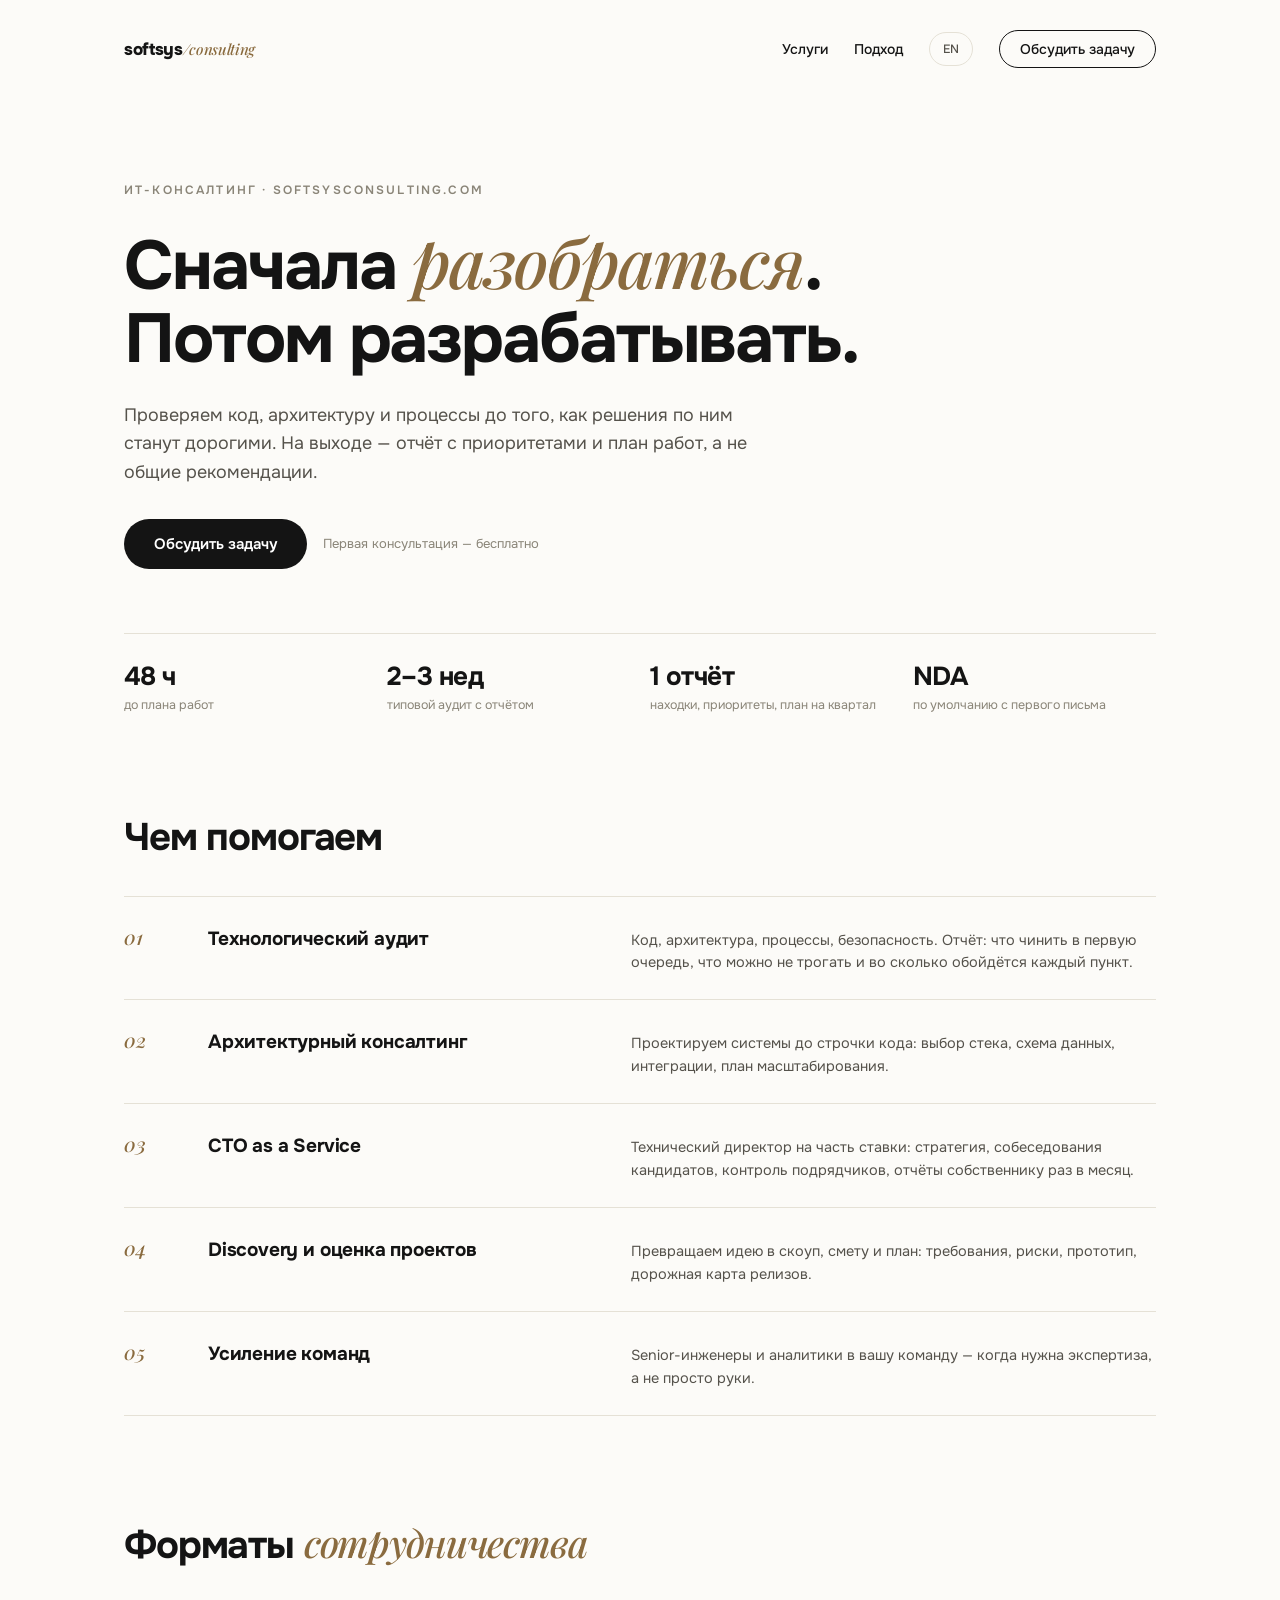
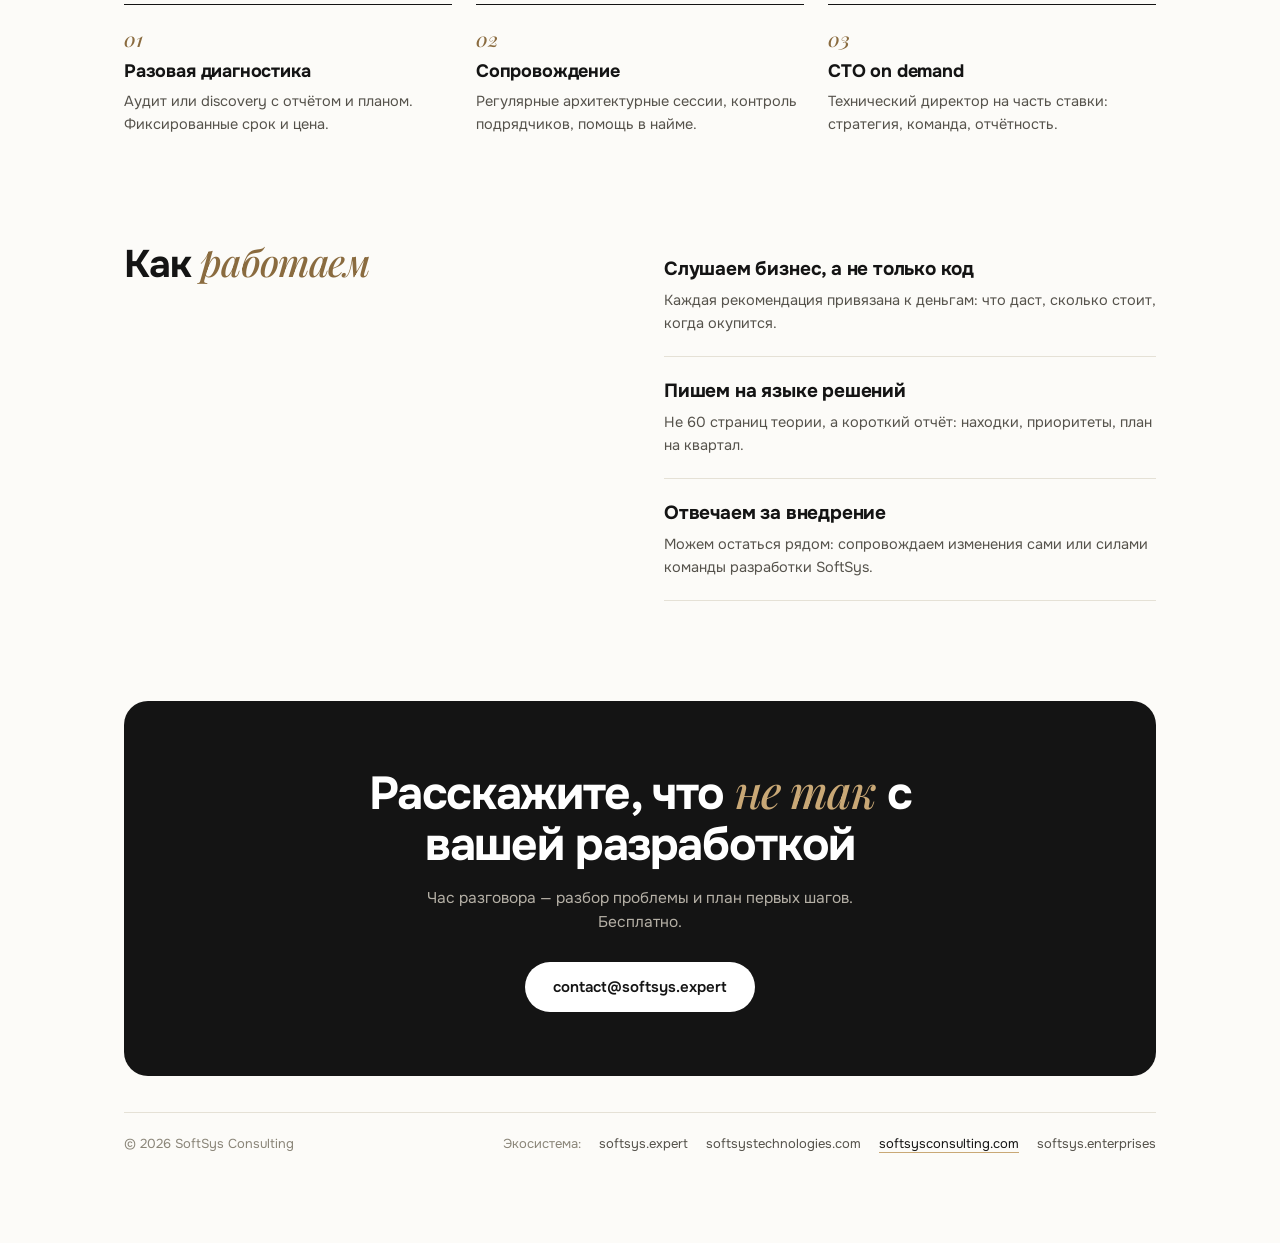
==== commit fe81c08d: "chore: rebuild from softsys-consulting-landing 2026-09-10" ====
--- a/index.html
+++ b/index.html
@@ -28,10 +28,10 @@
 <meta name="twitter:description" content="Технологический аудит, архитектурный консалтинг, CTO as a Service и оценка проектов. Помогаем выбрать решения и составить план разработки.">
 <meta name="twitter:image" content="https://softsysconsulting.com/og-image.png">
 <script type="application/ld+json">{"@context":"https://schema.org","@graph":[{"@type":"Organization","@id":"https://softsysconsulting.com/#organization","name":"SoftSys Consulting","url":"https://softsysconsulting.com/","email":"contact@softsys.expert"},{"@type":"WebSite","@id":"https://softsysconsulting.com/#website","name":"SoftSys Consulting","url":"https://softsysconsulting.com/","inLanguage":["ru","en"],"publisher":{"@id":"https://softsysconsulting.com/#organization"}},{"@type":"WebPage","@id":"https://softsysconsulting.com/","url":"https://softsysconsulting.com/","name":"ИТ-консалтинг, аудит и архитектура — SoftSys Consulting","description":"Технологический аудит, архитектурный консалтинг, CTO as a Service и оценка проектов. Помогаем выбрать решения и составить план разработки.","inLanguage":"ru","isPartOf":{"@id":"https://softsysconsulting.com/#website"},"about":{"@id":"https://softsysconsulting.com/#organization"}}]}</script><!--seo:end-->
-  <script type="module" crossorigin src="/assets/index-Ozfgfh1S.js"></script>
+  <script type="module" crossorigin src="/assets/index-D_0KCHmQ.js"></script>
   <link rel="stylesheet" crossorigin href="/assets/index-DhU2FG6l.css">
 </head>
 <body>
-<div id="app"><!--[--><header class="site-header"><nav class="nav shell" aria-label="Основная навигация"><a class="brand" href="#top">softsys<span>/consulting</span></a><button class="menu-toggle" type="button" aria-expanded="false" aria-controls="primary-menu"><span class="sr-only">Меню</span><span></span><span></span></button><div id="primary-menu" class="nav-links"><a href="#services">Услуги</a><a href="#approach">Подход</a><a class="lang-link" href="en/" hreflang="en">EN</a><a class="nav-cta" href="#contact">Обсудить задачу</a></div></nav></header><main id="top"><section class="hero shell"><p class="eyebrow">ИТ-КОНСАЛТИНГ · SOFTSYSCONSULTING.COM</p><h1>Сначала <em>разобраться</em>.<br>Потом разрабатывать.</h1><p class="lead">SoftSys Consulting помогает принять верные технологические решения до того, как они станут дорогими: аудит, архитектура, стратегия разработки, усиление команд.</p><div class="hero-actions"><a class="button dark" href="#contact">Обсудить задачу</a><span>Первая консультация — бесплатно</span></div><div class="stats"><div><b>48 ч</b><small>до плана работ</small></div><div><b>2–3 нед</b><small>типовой аудит с отчётом</small></div><div><b>1 отчёт</b><small>находки, приоритеты, план на квартал</small></div><div><b>NDA</b><small>по умолчанию с первого письма</small></div></div></section><section id="services" class="shell section"><h2>Чем помогаем</h2><div class="service-list"><!--[--><article class="service"><em>01</em><h3>Технологический аудит</h3><p>Код, архитектура, процессы и безопасность: что мешает расти и что чинить в первую очередь. Отчёт с приоритетами за 2–3 недели.</p></article><article class="service"><em>02</em><h3>Архитектурный консалтинг</h3><p>Проектируем системы до строчки кода: выбор стека, схема данных, интеграции, план масштабирования.</p></article><article class="service"><em>03</em><h3>CTO as a Service</h3><p>Технический директор на часть ставки: стратегия, найм, контроль подрядчиков, прозрачные отчёты для собственника.</p></article><article class="service"><em>04</em><h3>Discovery и оценка проектов</h3><p>Превращаем идею в скоуп, смету и план: требования, риски, прототип, дорожная карта релизов.</p></article><article class="service"><em>05</em><h3>Усиление команд</h3><p>Senior-инженеры и аналитики в вашу команду — когда нужна экспертиза, а не просто руки.</p></article><!--]--></div></section><section class="shell section"><h2>Форматы <em>сотрудничества</em></h2><div class="format-grid"><!--[--><article><em>01</em><h3>Разовая диагностика</h3><p>Аудит или discovery с отчётом и планом. Фиксированные срок и цена.</p></article><article><em>02</em><h3>Сопровождение</h3><p>Регулярные архитектурные сессии, контроль подрядчиков, помощь в найме.</p></article><article><em>03</em><h3>CTO on demand</h3><p>Технический директор на часть ставки: стратегия, команда, отчётность.</p></article><!--]--></div></section><section id="approach" class="shell section approach"><h2>Как <em>работаем</em></h2><div><!--[--><article class="approach-item"><h3>Слушаем бизнес, а не только код</h3><p>Каждая рекомендация привязана к деньгам: что даст, сколько стоит, когда окупится.</p></article><article class="approach-item"><h3>Пишем на языке решений</h3><p>Не 60 страниц теории, а короткий отчёт: находки, приоритеты, план на квартал.</p></article><article class="approach-item"><h3>Отвечаем за внедрение</h3><p>Можем остаться рядом: сопровождаем изменения сами или силами команды разработки SoftSys.</p></article><!--]--></div></section><section id="contact" class="shell contact"><div class="contact-box"><h2>Расскажите, что <em>не так</em> с вашей разработкой</h2><p>Час разговора — и у вас будет внешний взгляд на проблему и план первых шагов.</p><a class="button mail" href="mailto:contact@softsys.expert">contact@softsys.expert</a></div><footer><span>© 2026 SoftSys Consulting</span><div><span>Экосистема:</span><a href="https://softsys.expert">softsys.expert</a><a href="https://softsystechnologies.com">softsystechnologies.com</a><span class="current">softsysconsulting.com</span><a href="https://softsys.enterprises">softsys.enterprises</a></div></footer></section></main><!--]--></div>
+<div id="app"><!--[--><header class="site-header"><nav class="nav shell" aria-label="Основная навигация"><a class="brand" href="#top">softsys<span>/consulting</span></a><button class="menu-toggle" type="button" aria-expanded="false" aria-controls="primary-menu"><span class="sr-only">Меню</span><span></span><span></span></button><div id="primary-menu" class="nav-links"><a href="#services">Услуги</a><a href="#approach">Подход</a><a class="lang-link" href="en/" hreflang="en">EN</a><a class="nav-cta" href="#contact">Обсудить задачу</a></div></nav></header><main id="top"><section class="hero shell"><p class="eyebrow">ИТ-КОНСАЛТИНГ · SOFTSYSCONSULTING.COM</p><h1>Сначала <em>разобраться</em>.<br>Потом разрабатывать.</h1><p class="lead">Проверяем код, архитектуру и процессы до того, как решения по ним станут дорогими. На выходе — отчёт с приоритетами и план работ, а не общие рекомендации.</p><div class="hero-actions"><a class="button dark" href="#contact">Обсудить задачу</a><span>Первая консультация — бесплатно</span></div><div class="stats"><div><b>48 ч</b><small>до плана работ</small></div><div><b>2–3 нед</b><small>типовой аудит с отчётом</small></div><div><b>1 отчёт</b><small>находки, приоритеты, план на квартал</small></div><div><b>NDA</b><small>по умолчанию с первого письма</small></div></div></section><section id="services" class="shell section"><h2>Чем помогаем</h2><div class="service-list"><!--[--><article class="service"><em>01</em><h3>Технологический аудит</h3><p>Код, архитектура, процессы, безопасность. Отчёт: что чинить в первую очередь, что можно не трогать и во сколько обойдётся каждый пункт.</p></article><article class="service"><em>02</em><h3>Архитектурный консалтинг</h3><p>Проектируем системы до строчки кода: выбор стека, схема данных, интеграции, план масштабирования.</p></article><article class="service"><em>03</em><h3>CTO as a Service</h3><p>Технический директор на часть ставки: стратегия, собеседования кандидатов, контроль подрядчиков, отчёты собственнику раз в месяц.</p></article><article class="service"><em>04</em><h3>Discovery и оценка проектов</h3><p>Превращаем идею в скоуп, смету и план: требования, риски, прототип, дорожная карта релизов.</p></article><article class="service"><em>05</em><h3>Усиление команд</h3><p>Senior-инженеры и аналитики в вашу команду — когда нужна экспертиза, а не просто руки.</p></article><!--]--></div></section><section class="shell section"><h2>Форматы <em>сотрудничества</em></h2><div class="format-grid"><!--[--><article><em>01</em><h3>Разовая диагностика</h3><p>Аудит или discovery с отчётом и планом. Фиксированные срок и цена.</p></article><article><em>02</em><h3>Сопровождение</h3><p>Регулярные архитектурные сессии, контроль подрядчиков, помощь в найме.</p></article><article><em>03</em><h3>CTO on demand</h3><p>Технический директор на часть ставки: стратегия, команда, отчётность.</p></article><!--]--></div></section><section id="approach" class="shell section approach"><h2>Как <em>работаем</em></h2><div><!--[--><article class="approach-item"><h3>Слушаем бизнес, а не только код</h3><p>Каждая рекомендация привязана к деньгам: что даст, сколько стоит, когда окупится.</p></article><article class="approach-item"><h3>Пишем на языке решений</h3><p>Не 60 страниц теории, а короткий отчёт: находки, приоритеты, план на квартал.</p></article><article class="approach-item"><h3>Отвечаем за внедрение</h3><p>Можем остаться рядом: сопровождаем изменения сами или силами команды разработки SoftSys.</p></article><!--]--></div></section><section id="contact" class="shell contact"><div class="contact-box"><h2>Расскажите, что <em>не так</em> с вашей разработкой</h2><p>Час разговора — разбор проблемы и план первых шагов. Бесплатно.</p><a class="button mail" href="mailto:contact@softsys.expert">contact@softsys.expert</a></div><footer><span>© 2026 SoftSys Consulting</span><div><span>Экосистема:</span><a href="https://softsys.expert">softsys.expert</a><a href="https://softsystechnologies.com">softsystechnologies.com</a><span class="current">softsysconsulting.com</span><a href="https://softsys.enterprises">softsys.enterprises</a></div></footer></section></main><!--]--></div>
 </body>
 </html>
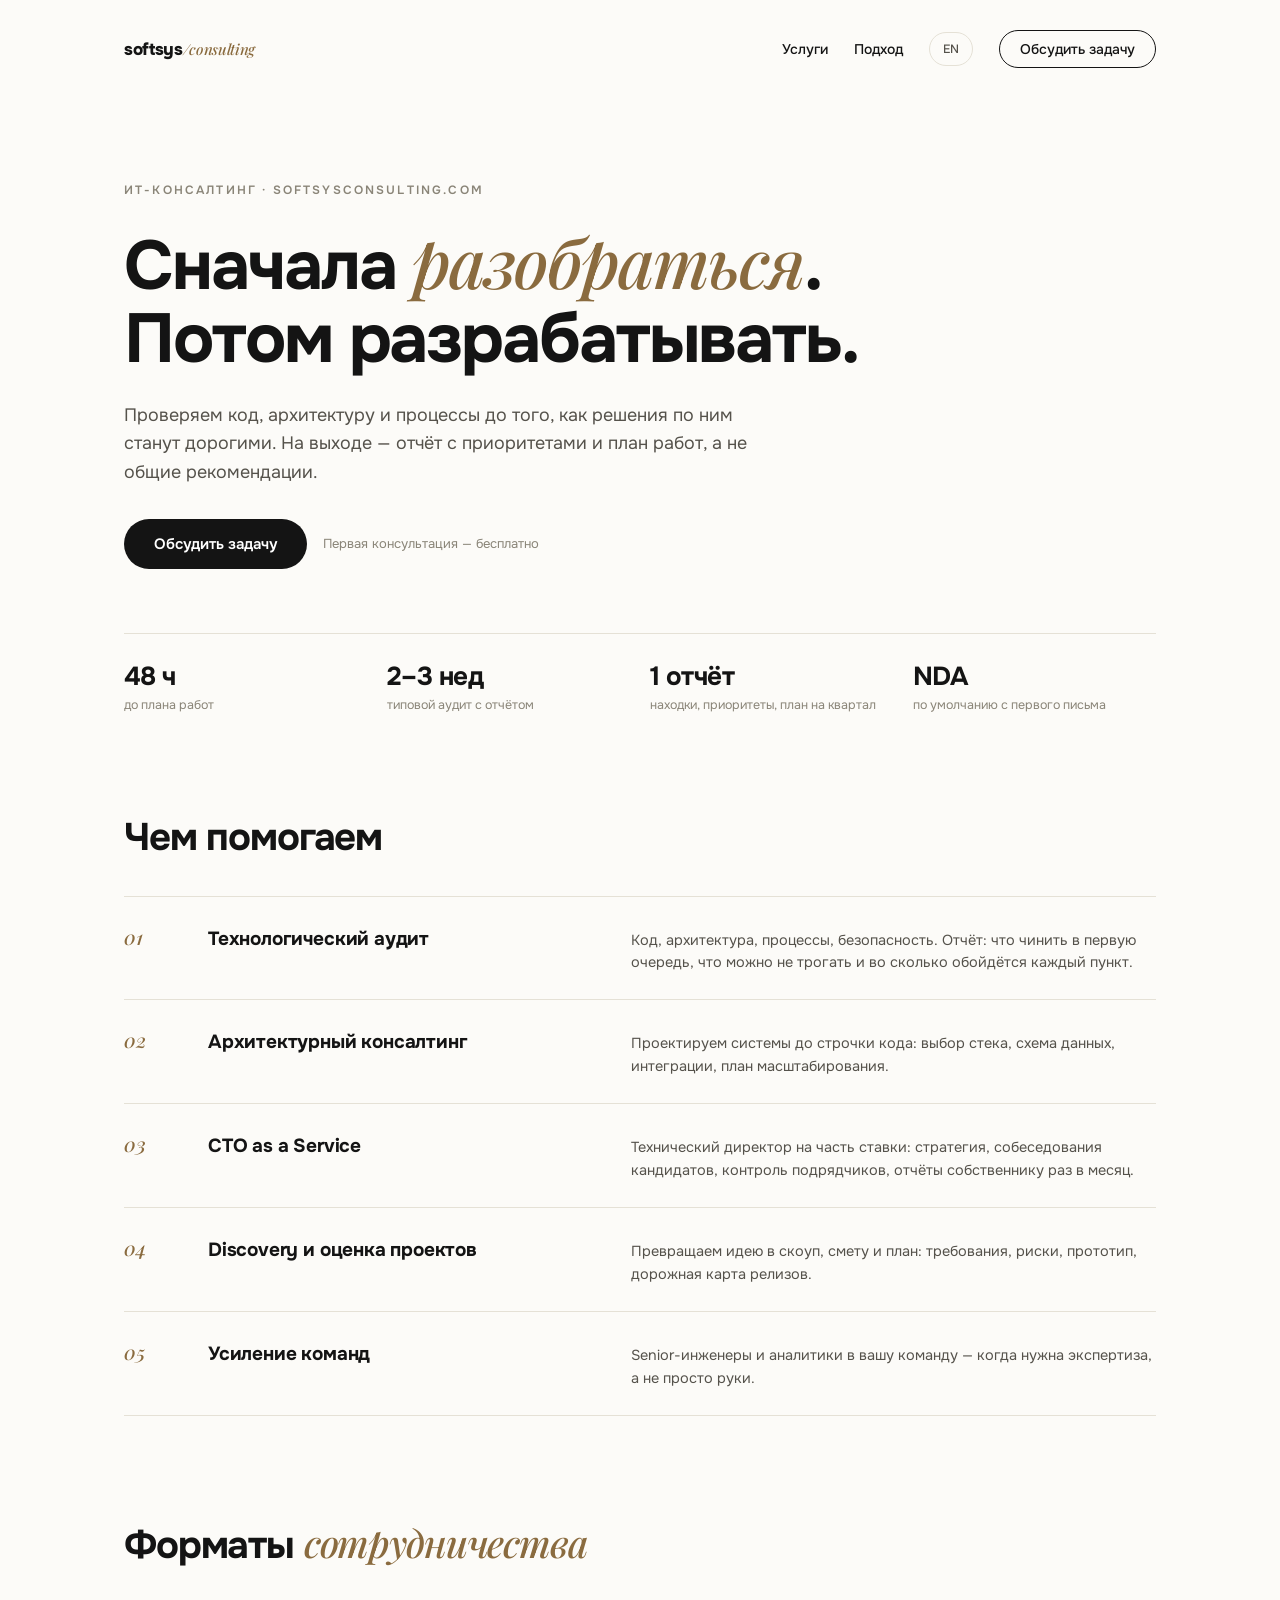
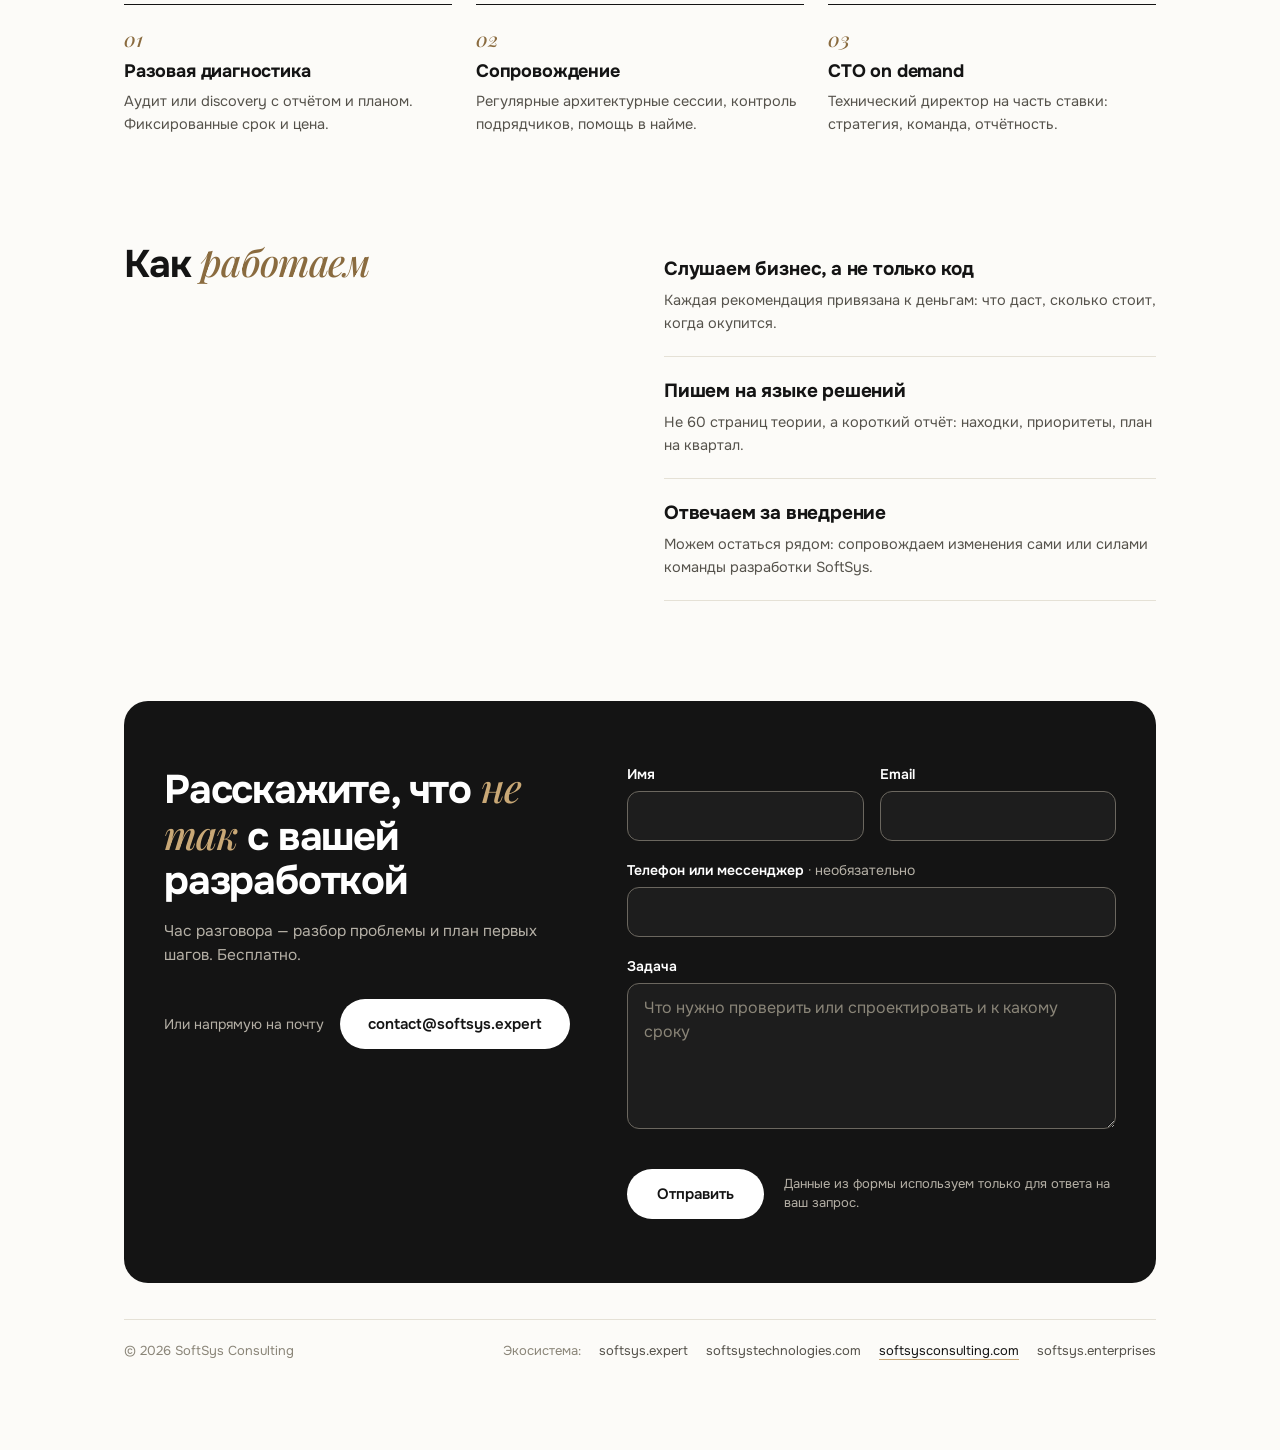
==== commit 110ea3df: "chore: rebuild from softsys-consulting-landing 3fd86d5 (contact form, web analytics)" ====
--- a/index.html
+++ b/index.html
@@ -28,10 +28,11 @@
 <meta name="twitter:description" content="Технологический аудит, архитектурный консалтинг, CTO as a Service и оценка проектов. Помогаем выбрать решения и составить план разработки.">
 <meta name="twitter:image" content="https://softsysconsulting.com/og-image.png">
 <script type="application/ld+json">{"@context":"https://schema.org","@graph":[{"@type":"Organization","@id":"https://softsysconsulting.com/#organization","name":"SoftSys Consulting","url":"https://softsysconsulting.com/","email":"contact@softsys.expert"},{"@type":"WebSite","@id":"https://softsysconsulting.com/#website","name":"SoftSys Consulting","url":"https://softsysconsulting.com/","inLanguage":["ru","en"],"publisher":{"@id":"https://softsysconsulting.com/#organization"}},{"@type":"WebPage","@id":"https://softsysconsulting.com/","url":"https://softsysconsulting.com/","name":"ИТ-консалтинг, аудит и архитектура — SoftSys Consulting","description":"Технологический аудит, архитектурный консалтинг, CTO as a Service и оценка проектов. Помогаем выбрать решения и составить план разработки.","inLanguage":"ru","isPartOf":{"@id":"https://softsysconsulting.com/#website"},"about":{"@id":"https://softsysconsulting.com/#organization"}}]}</script><!--seo:end-->
-  <script type="module" crossorigin src="/assets/index-D_0KCHmQ.js"></script>
-  <link rel="stylesheet" crossorigin href="/assets/index-DhU2FG6l.css">
+  <script type="module" crossorigin src="/assets/index-DFRkCaWv.js"></script>
+  <link rel="stylesheet" crossorigin href="/assets/index-C5NdQvPF.css">
 </head>
 <body>
-<div id="app"><!--[--><header class="site-header"><nav class="nav shell" aria-label="Основная навигация"><a class="brand" href="#top">softsys<span>/consulting</span></a><button class="menu-toggle" type="button" aria-expanded="false" aria-controls="primary-menu"><span class="sr-only">Меню</span><span></span><span></span></button><div id="primary-menu" class="nav-links"><a href="#services">Услуги</a><a href="#approach">Подход</a><a class="lang-link" href="en/" hreflang="en">EN</a><a class="nav-cta" href="#contact">Обсудить задачу</a></div></nav></header><main id="top"><section class="hero shell"><p class="eyebrow">ИТ-КОНСАЛТИНГ · SOFTSYSCONSULTING.COM</p><h1>Сначала <em>разобраться</em>.<br>Потом разрабатывать.</h1><p class="lead">Проверяем код, архитектуру и процессы до того, как решения по ним станут дорогими. На выходе — отчёт с приоритетами и план работ, а не общие рекомендации.</p><div class="hero-actions"><a class="button dark" href="#contact">Обсудить задачу</a><span>Первая консультация — бесплатно</span></div><div class="stats"><div><b>48 ч</b><small>до плана работ</small></div><div><b>2–3 нед</b><small>типовой аудит с отчётом</small></div><div><b>1 отчёт</b><small>находки, приоритеты, план на квартал</small></div><div><b>NDA</b><small>по умолчанию с первого письма</small></div></div></section><section id="services" class="shell section"><h2>Чем помогаем</h2><div class="service-list"><!--[--><article class="service"><em>01</em><h3>Технологический аудит</h3><p>Код, архитектура, процессы, безопасность. Отчёт: что чинить в первую очередь, что можно не трогать и во сколько обойдётся каждый пункт.</p></article><article class="service"><em>02</em><h3>Архитектурный консалтинг</h3><p>Проектируем системы до строчки кода: выбор стека, схема данных, интеграции, план масштабирования.</p></article><article class="service"><em>03</em><h3>CTO as a Service</h3><p>Технический директор на часть ставки: стратегия, собеседования кандидатов, контроль подрядчиков, отчёты собственнику раз в месяц.</p></article><article class="service"><em>04</em><h3>Discovery и оценка проектов</h3><p>Превращаем идею в скоуп, смету и план: требования, риски, прототип, дорожная карта релизов.</p></article><article class="service"><em>05</em><h3>Усиление команд</h3><p>Senior-инженеры и аналитики в вашу команду — когда нужна экспертиза, а не просто руки.</p></article><!--]--></div></section><section class="shell section"><h2>Форматы <em>сотрудничества</em></h2><div class="format-grid"><!--[--><article><em>01</em><h3>Разовая диагностика</h3><p>Аудит или discovery с отчётом и планом. Фиксированные срок и цена.</p></article><article><em>02</em><h3>Сопровождение</h3><p>Регулярные архитектурные сессии, контроль подрядчиков, помощь в найме.</p></article><article><em>03</em><h3>CTO on demand</h3><p>Технический директор на часть ставки: стратегия, команда, отчётность.</p></article><!--]--></div></section><section id="approach" class="shell section approach"><h2>Как <em>работаем</em></h2><div><!--[--><article class="approach-item"><h3>Слушаем бизнес, а не только код</h3><p>Каждая рекомендация привязана к деньгам: что даст, сколько стоит, когда окупится.</p></article><article class="approach-item"><h3>Пишем на языке решений</h3><p>Не 60 страниц теории, а короткий отчёт: находки, приоритеты, план на квартал.</p></article><article class="approach-item"><h3>Отвечаем за внедрение</h3><p>Можем остаться рядом: сопровождаем изменения сами или силами команды разработки SoftSys.</p></article><!--]--></div></section><section id="contact" class="shell contact"><div class="contact-box"><h2>Расскажите, что <em>не так</em> с вашей разработкой</h2><p>Час разговора — разбор проблемы и план первых шагов. Бесплатно.</p><a class="button mail" href="mailto:contact@softsys.expert">contact@softsys.expert</a></div><footer><span>© 2026 SoftSys Consulting</span><div><span>Экосистема:</span><a href="https://softsys.expert">softsys.expert</a><a href="https://softsystechnologies.com">softsystechnologies.com</a><span class="current">softsysconsulting.com</span><a href="https://softsys.enterprises">softsys.enterprises</a></div></footer></section></main><!--]--></div>
+<div id="app"><!--[--><a class="skip-link" href="#top">К содержанию</a><header class="site-header"><nav class="nav shell" aria-label="Основная навигация"><a class="brand" href="#top">softsys<span>/consulting</span></a><button class="menu-toggle" type="button" aria-expanded="false" aria-controls="primary-menu"><span class="sr-only">Меню</span><span></span><span></span></button><div id="primary-menu" class="nav-links"><a href="#services">Услуги</a><a href="#approach">Подход</a><a class="lang-link" href="en/" hreflang="en">EN</a><a class="nav-cta" href="#contact">Обсудить задачу</a></div></nav></header><main id="top"><section class="hero shell"><p class="eyebrow">ИТ-КОНСАЛТИНГ · SOFTSYSCONSULTING.COM</p><h1>Сначала <em>разобраться</em>.<br>Потом разрабатывать.</h1><p class="lead">Проверяем код, архитектуру и процессы до того, как решения по ним станут дорогими. На выходе — отчёт с приоритетами и план работ, а не общие рекомендации.</p><div class="hero-actions"><a class="button dark" href="#contact">Обсудить задачу</a><span>Первая консультация — бесплатно</span></div><div class="stats"><div><b>48 ч</b><small>до плана работ</small></div><div><b>2–3 нед</b><small>типовой аудит с отчётом</small></div><div><b>1 отчёт</b><small>находки, приоритеты, план на квартал</small></div><div><b>NDA</b><small>по умолчанию с первого письма</small></div></div></section><section id="services" class="shell section"><h2>Чем помогаем</h2><div class="service-list"><!--[--><article class="service"><em>01</em><h3>Технологический аудит</h3><p>Код, архитектура, процессы, безопасность. Отчёт: что чинить в первую очередь, что можно не трогать и во сколько обойдётся каждый пункт.</p></article><article class="service"><em>02</em><h3>Архитектурный консалтинг</h3><p>Проектируем системы до строчки кода: выбор стека, схема данных, интеграции, план масштабирования.</p></article><article class="service"><em>03</em><h3>CTO as a Service</h3><p>Технический директор на часть ставки: стратегия, собеседования кандидатов, контроль подрядчиков, отчёты собственнику раз в месяц.</p></article><article class="service"><em>04</em><h3>Discovery и оценка проектов</h3><p>Превращаем идею в скоуп, смету и план: требования, риски, прототип, дорожная карта релизов.</p></article><article class="service"><em>05</em><h3>Усиление команд</h3><p>Senior-инженеры и аналитики в вашу команду — когда нужна экспертиза, а не просто руки.</p></article><!--]--></div></section><section class="shell section"><h2>Форматы <em>сотрудничества</em></h2><div class="format-grid"><!--[--><article><em>01</em><h3>Разовая диагностика</h3><p>Аудит или discovery с отчётом и планом. Фиксированные срок и цена.</p></article><article><em>02</em><h3>Сопровождение</h3><p>Регулярные архитектурные сессии, контроль подрядчиков, помощь в найме.</p></article><article><em>03</em><h3>CTO on demand</h3><p>Технический директор на часть ставки: стратегия, команда, отчётность.</p></article><!--]--></div></section><section id="approach" class="shell section approach"><h2>Как <em>работаем</em></h2><div><!--[--><article class="approach-item"><h3>Слушаем бизнес, а не только код</h3><p>Каждая рекомендация привязана к деньгам: что даст, сколько стоит, когда окупится.</p></article><article class="approach-item"><h3>Пишем на языке решений</h3><p>Не 60 страниц теории, а короткий отчёт: находки, приоритеты, план на квартал.</p></article><article class="approach-item"><h3>Отвечаем за внедрение</h3><p>Можем остаться рядом: сопровождаем изменения сами или силами команды разработки SoftSys.</p></article><!--]--></div></section><section id="contact" class="shell contact"><div class="contact-box"><div class="contact-intro"><h2>Расскажите, что <em>не так</em> с вашей разработкой</h2><p>Час разговора — разбор проблемы и план первых шагов. Бесплатно.</p><div class="contact-direct"><span>Или напрямую на почту</span><a class="button mail" href="mailto:contact@softsys.expert">contact@softsys.expert</a></div></div><div class="contact-form-wrap" aria-live="polite"><!----><form class="contact-form" aria-label="Форма заявки" style=""><div class="field"><label for="contact-name">Имя</label><input id="contact-name" value="" name="name" type="text" autocomplete="name" maxlength="100" required></div><div class="field"><label for="contact-email">Email</label><input id="contact-email" value="" name="email" type="email" autocomplete="email" maxlength="200" required></div><div class="field wide"><label for="contact-phone">Телефон или мессенджер <span class="optional">· необязательно</span></label><input id="contact-phone" value="" name="phone" type="text" autocomplete="tel" maxlength="60"></div><div class="field wide"><label for="contact-message">Задача</label><textarea id="contact-message" name="message" rows="5" minlength="2" maxlength="5000" placeholder="Что нужно проверить или спроектировать и к какому сроку" required></textarea></div><div class="hp" aria-hidden="true"><label for="contact-website">Website</label><input id="contact-website" value="" name="website" type="text" tabindex="-1" autocomplete="off"></div><div class="captcha wide"></div><!----><div class="form-foot wide"><button class="button light" type="submit">Отправить</button><p class="form-consent">Данные из формы используем только для ответа на ваш запрос.</p></div></form></div></div><footer><span>© 2026 SoftSys Consulting</span><div><span>Экосистема:</span><a href="https://softsys.expert">softsys.expert</a><a href="https://softsystechnologies.com">softsystechnologies.com</a><span class="current">softsysconsulting.com</span><a href="https://softsys.enterprises">softsys.enterprises</a></div></footer></section></main><!--]--></div>
+<!-- Cloudflare Web Analytics --><script type="module" src="https://static.cloudflareinsights.com/beacon.min.js" data-cf-beacon='{"token": "9ca7557f84944e57822edd9fa3896dbc"}'></script><!-- End Cloudflare Web Analytics -->
 </body>
 </html>
--- a/assets/index-C5NdQvPF.css
+++ b/assets/index-C5NdQvPF.css
@@ -0,0 +1 @@
+@font-face{font-family:Onest Variable;font-style:normal;font-display:swap;font-weight:100 900;src:url(/assets/onest-cyrillic-ext-wght-normal-DOFToQv1.woff2)format("woff2-variations");unicode-range:U+460-52F,U+1C80-1C8A,U+20B4,U+2DE0-2DFF,U+A640-A69F,U+FE2E-FE2F}@font-face{font-family:Onest Variable;font-style:normal;font-display:swap;font-weight:100 900;src:url(/assets/onest-cyrillic-wght-normal-DayYxulF.woff2)format("woff2-variations");unicode-range:U+301,U+400-45F,U+490-491,U+4B0-4B1,U+2116}@font-face{font-family:Onest Variable;font-style:normal;font-display:swap;font-weight:100 900;src:url(/assets/onest-math-wght-normal-Bl4ZGkZl.woff2)format("woff2-variations");unicode-range:U+302-303,U+305,U+307-308,U+310,U+312,U+315,U+31A,U+326-327,U+32C,U+32F-330,U+332-333,U+338,U+33A,U+346,U+34D,U+391-3A1,U+3A3-3A9,U+3B1-3C9,U+3D1,U+3D5-3D6,U+3F0-3F1,U+3F4-3F5,U+2016-2017,U+2034-2038,U+203C,U+2040,U+2043,U+2047,U+2050,U+2057,U+205F,U+2070-2071,U+2074-208E,U+2090-209C,U+20D0-20DC,U+20E1,U+20E5-20EF,U+2100-2112,U+2114-2115,U+2117-2121,U+2123-214F,U+2190,U+2192,U+2194-21AE,U+21B0-21E5,U+21F1-21F2,U+21F4-2211,U+2213-2214,U+2216-22FF,U+2308-230B,U+2310,U+2319,U+231C-2321,U+2336-237A,U+237C,U+2395,U+239B-23B7,U+23D0,U+23DC-23E1,U+2474-2475,U+25AF,U+25B3,U+25B7,U+25BD,U+25C1,U+25CA,U+25CC,U+25FB,U+266D-266F,U+27C0-27FF,U+2900-2AFF,U+2B0E-2B11,U+2B30-2B4C,U+2BFE,U+3030,U+FF5B,U+FF5D,U+1D400-1D7FF,U+1EE??}@font-face{font-family:Onest Variable;font-style:normal;font-display:swap;font-weight:100 900;src:url(/assets/onest-symbols-wght-normal-DxQzqQfC.woff2)format("woff2-variations");unicode-range:U+1-C,U+E-1F,U+7F-9F,U+20DD-20E0,U+20E2-20E4,U+2150-218F,U+2190,U+2192,U+2194-2199,U+21AF,U+21E6-21F0,U+21F3,U+2218-2219,U+2299,U+22C4-22C6,U+2300-243F,U+2440-244A,U+2460-24FF,U+25A0-27BF,U+28??,U+2921-2922,U+2981,U+29BF,U+29EB,U+2B??,U+4DC0-4DFF,U+FFF9-FFFB,U+10140-1018E,U+10190-1019C,U+101A0,U+101D0-101FD,U+102E0-102FB,U+10E60-10E7E,U+1D2C0-1D2D3,U+1D2E0-1D37F,U+1F0??,U+1F100-1F1AD,U+1F1E6-1F1FF,U+1F30D-1F30F,U+1F315,U+1F31C,U+1F31E,U+1F320-1F32C,U+1F336,U+1F378,U+1F37D,U+1F382,U+1F393-1F39F,U+1F3A7-1F3A8,U+1F3AC-1F3AF,U+1F3C2,U+1F3C4-1F3C6,U+1F3CA-1F3CE,U+1F3D4-1F3E0,U+1F3ED,U+1F3F1-1F3F3,U+1F3F5-1F3F7,U+1F408,U+1F415,U+1F41F,U+1F426,U+1F43F,U+1F441-1F442,U+1F444,U+1F446-1F449,U+1F44C-1F44E,U+1F453,U+1F46A,U+1F47D,U+1F4A3,U+1F4B0,U+1F4B3,U+1F4B9,U+1F4BB,U+1F4BF,U+1F4C8-1F4CB,U+1F4D6,U+1F4DA,U+1F4DF,U+1F4E3-1F4E6,U+1F4EA-1F4ED,U+1F4F7,U+1F4F9-1F4FB,U+1F4FD-1F4FE,U+1F503,U+1F507-1F50B,U+1F50D,U+1F512-1F513,U+1F53E-1F54A,U+1F54F-1F5FA,U+1F610,U+1F650-1F67F,U+1F687,U+1F68D,U+1F691,U+1F694,U+1F698,U+1F6AD,U+1F6B2,U+1F6B9-1F6BA,U+1F6BC,U+1F6C6-1F6CF,U+1F6D3-1F6D7,U+1F6E0-1F6EA,U+1F6F0-1F6F3,U+1F6F7-1F6FC,U+1F7??,U+1F800-1F80B,U+1F810-1F847,U+1F850-1F859,U+1F860-1F887,U+1F890-1F8AD,U+1F8B0-1F8BB,U+1F8C0-1F8C1,U+1F900-1F90B,U+1F93B,U+1F946,U+1F984,U+1F996,U+1F9E9,U+1FA00-1FA6F,U+1FA70-1FA7C,U+1FA80-1FA89,U+1FA8F-1FAC6,U+1FACE-1FADC,U+1FADF-1FAE9,U+1FAF0-1FAF8,U+1FB??}@font-face{font-family:Onest Variable;font-style:normal;font-display:swap;font-weight:100 900;src:url(/assets/onest-vietnamese-wght-normal-BBxOatbv.woff2)format("woff2-variations");unicode-range:U+102-103,U+110-111,U+128-129,U+168-169,U+1A0-1A1,U+1AF-1B0,U+300-301,U+303-304,U+308-309,U+323,U+329,U+1EA0-1EF9,U+20AB}@font-face{font-family:Onest Variable;font-style:normal;font-display:swap;font-weight:100 900;src:url(/assets/onest-latin-ext-wght-normal-QAhDxQuo.woff2)format("woff2-variations");unicode-range:U+100-2BA,U+2BD-2C5,U+2C7-2CC,U+2CE-2D7,U+2DD-2FF,U+304,U+308,U+329,U+1D00-1DBF,U+1E00-1E9F,U+1EF2-1EFF,U+2020,U+20A0-20AB,U+20AD-20C0,U+2113,U+2C60-2C7F,U+A720-A7FF}@font-face{font-family:Onest Variable;font-style:normal;font-display:swap;font-weight:100 900;src:url(/assets/onest-latin-wght-normal-Dun_Rd-l.woff2)format("woff2-variations");unicode-range:U+??,U+131,U+152-153,U+2BB-2BC,U+2C6,U+2DA,U+2DC,U+304,U+308,U+329,U+2000-206F,U+20AC,U+2122,U+2191,U+2193,U+2212,U+2215,U+FEFF,U+FFFD}@font-face{font-family:Playfair Display Variable;font-style:normal;font-display:swap;font-weight:400 900;src:url(/assets/playfair-display-cyrillic-wght-normal-5WvUvBgz.woff2)format("woff2-variations");unicode-range:U+301,U+400-45F,U+490-491,U+4B0-4B1,U+2116}@font-face{font-family:Playfair Display Variable;font-style:normal;font-display:swap;font-weight:400 900;src:url(/assets/playfair-display-vietnamese-wght-normal-Cabi7G8-.woff2)format("woff2-variations");unicode-range:U+102-103,U+110-111,U+128-129,U+168-169,U+1A0-1A1,U+1AF-1B0,U+300-301,U+303-304,U+308-309,U+323,U+329,U+1EA0-1EF9,U+20AB}@font-face{font-family:Playfair Display Variable;font-style:normal;font-display:swap;font-weight:400 900;src:url(/assets/playfair-display-latin-ext-wght-normal-CT1r92Rl.woff2)format("woff2-variations");unicode-range:U+100-2BA,U+2BD-2C5,U+2C7-2CC,U+2CE-2D7,U+2DD-2FF,U+304,U+308,U+329,U+1D00-1DBF,U+1E00-1E9F,U+1EF2-1EFF,U+2020,U+20A0-20AB,U+20AD-20C0,U+2113,U+2C60-2C7F,U+A720-A7FF}@font-face{font-family:Playfair Display Variable;font-style:normal;font-display:swap;font-weight:400 900;src:url(/assets/playfair-display-latin-wght-normal-BOwq7MWX.woff2)format("woff2-variations");unicode-range:U+??,U+131,U+152-153,U+2BB-2BC,U+2C6,U+2DA,U+2DC,U+304,U+308,U+329,U+2000-206F,U+20AC,U+2122,U+2191,U+2193,U+2212,U+2215,U+FEFF,U+FFFD}@font-face{font-family:Playfair Display Variable;font-style:italic;font-display:swap;font-weight:400 900;src:url(/assets/playfair-display-cyrillic-wght-italic-D5dBZ3aJ.woff2)format("woff2-variations");unicode-range:U+301,U+400-45F,U+490-491,U+4B0-4B1,U+2116}@font-face{font-family:Playfair Display Variable;font-style:italic;font-display:swap;font-weight:400 900;src:url(/assets/playfair-display-vietnamese-wght-italic-DUEcMSM3.woff2)format("woff2-variations");unicode-range:U+102-103,U+110-111,U+128-129,U+168-169,U+1A0-1A1,U+1AF-1B0,U+300-301,U+303-304,U+308-309,U+323,U+329,U+1EA0-1EF9,U+20AB}@font-face{font-family:Playfair Display Variable;font-style:italic;font-display:swap;font-weight:400 900;src:url(/assets/playfair-display-latin-ext-wght-italic-ze_cPdSg.woff2)format("woff2-variations");unicode-range:U+100-2BA,U+2BD-2C5,U+2C7-2CC,U+2CE-2D7,U+2DD-2FF,U+304,U+308,U+329,U+1D00-1DBF,U+1E00-1E9F,U+1EF2-1EFF,U+2020,U+20A0-20AB,U+20AD-20C0,U+2113,U+2C60-2C7F,U+A720-A7FF}@font-face{font-family:Playfair Display Variable;font-style:italic;font-display:swap;font-weight:400 900;src:url(/assets/playfair-display-latin-wght-italic-DmbndNpe.woff2)format("woff2-variations");unicode-range:U+??,U+131,U+152-153,U+2BB-2BC,U+2C6,U+2DA,U+2DC,U+304,U+308,U+329,U+2000-206F,U+20AC,U+2122,U+2191,U+2193,U+2212,U+2215,U+FEFF,U+FFFD}:root{color:#141414;font-synthesis:none;background:#fcfbf8;font-family:Onest Variable,Arial,sans-serif}*{box-sizing:border-box}html{scroll-behavior:smooth}body{min-width:320px;margin:0}a{color:inherit;text-decoration:none}a:hover{color:#8a6b3f}a:focus-visible{outline-offset:4px;outline:3px solid #8a6b3f}button:focus-visible{outline-offset:4px;outline:3px solid #8a6b3f}.shell{width:min(1080px,100%);margin-inline-start:auto;margin-inline-end:auto;padding-inline-start:24px;padding-inline-end:24px}.site-header{padding:30px 0}.nav{justify-content:space-between;align-items:center;gap:20px;display:flex}.brand{letter-spacing:-.02em;font-size:17px;font-weight:800}.brand span,h1 em,h2 em,.service>em,.format-grid em{color:#8a6b3f;font-family:Playfair Display Variable,Georgia,serif;font-style:italic;font-weight:500}.brand span{font-size:15px}.nav-links{align-items:center;gap:26px;font-size:14px;font-weight:500;display:flex}.lang-link{color:#55524b;border:1px solid #e5e1d6;border-radius:99px;padding:8px 13px;font-size:12px}.nav-cta{white-space:nowrap;border:1.5px solid #141414;border-radius:99px;padding:9px 20px}.nav-cta:hover{color:#fff;background:#141414}.menu-toggle{display:none}.hero{padding-top:84px}.eyebrow{color:#8a8578;letter-spacing:.18em;margin:0;font-size:12px;font-weight:600}.hero h1{letter-spacing:-.03em;max-width:20ch;margin:26px 0 0;font-size:clamp(40px,5.4vw,72px);line-height:1.06}.hero h1 em{font-style:italic}.lead{color:#55524b;max-width:52ch;margin:24px 0 0;font-size:clamp(15px,1.4vw,18px);line-height:1.6}.hero-actions{flex-wrap:wrap;align-items:center;gap:16px;margin-top:32px;display:flex}.button{font-size:15px;font-weight:600;display:inline-block}.button.dark{color:#fff;background:#141414;border-radius:99px;padding:15px 30px}.button.dark:hover{background:#8a6b3f}.hero-actions span{color:#8a8578;font-size:13px}.stats{border-top:1px solid #e5e1d6;grid-template-columns:repeat(4,1fr);gap:20px;margin-top:64px;padding-top:26px;display:grid}.stats b{letter-spacing:-.02em;font-size:26px;display:block}.stats small{color:#8a8578;margin-top:4px;font-size:12.5px;display:block}.section{padding-top:100px;scroll-margin-top:24px}h2{letter-spacing:-.03em;margin:0;font-size:clamp(28px,3vw,42px)}h2 em{font-style:italic}.service-list{border-top:1px solid #e5e1d6;margin-top:34px}.service{border-bottom:1px solid #e5e1d6;grid-template-columns:64px 1fr 1.3fr;align-items:baseline;gap:20px;padding:26px 0;display:grid}.service:hover{background:#f7f4ec}.service>em,.format-grid em{font-size:20px}.service h3,.format-grid h3,.approach-item h3{letter-spacing:-.01em;margin:0;font-size:19px}.service p,.format-grid p,.approach-item p{color:#55524b;margin:0;font-size:14.5px;line-height:1.55}.format-grid{grid-template-columns:repeat(3,1fr);gap:24px;margin-top:34px;display:grid}.format-grid article{border-top:1.5px solid #141414;padding-top:20px}.format-grid h3{margin-top:8px;font-size:18px}.format-grid p{margin-top:8px}.approach{grid-template-columns:1fr 1fr;align-items:start;gap:48px;display:grid}.approach>h2{position:sticky;top:30px}.approach-item{border-bottom:1px solid #e5e1d6;padding:22px 0}.approach-item p{margin-top:8px}.contact{padding-top:100px;padding-bottom:90px;scroll-margin-top:24px}.contact-box{color:#fff;text-align:center;background:#141414;border-radius:24px;padding:64px 40px}.contact-box h2{max-width:22ch;margin:auto;font-size:clamp(28px,3.6vw,48px);line-height:1.1}.contact-box h2 em{color:#c9a876}.contact-box p{color:#b5b0a6;max-width:46ch;margin:16px auto 0;font-size:15.5px;line-height:1.55}.mail{color:#141414;overflow-wrap:anywhere;background:#fff;border-radius:99px;margin-top:28px;padding:15px 28px}.mail:hover{color:#141414;background:#c9a876}footer{color:#8a8578;border-top:1px solid #e5e1d6;flex-wrap:wrap;justify-content:space-between;gap:18px;margin-top:36px;padding-top:22px;font-size:13px;display:flex}footer div{flex-wrap:wrap;gap:18px;display:flex}footer a{color:#55524b}.current{color:#141414;border-bottom:1px solid #c9a876}@media (max-width:700px){.site-header{padding:18px 0}.menu-toggle{background:0 0;border:1px solid #e5e1d6;border-radius:50%;gap:5px;width:42px;height:42px;padding:11px;display:grid}.menu-toggle span:not(.sr-only){background:#141414;height:1px;display:block}.nav-links{z-index:2;background:#fcfbf8;border:1px solid #e5e1d6;border-radius:14px;flex-direction:column;align-items:stretch;padding:16px;display:none;position:absolute;top:70px;left:16px;right:16px;box-shadow:0 14px 35px #14141418}.nav-links.open{display:flex}.nav-links a{padding:8px}.nav-cta,.lang-link{text-align:center}.hero{padding-top:56px}.stats{grid-template-columns:repeat(2,1fr);gap:24px 16px;margin-top:48px}.section{padding-top:72px}.service{grid-template-columns:42px 1fr;gap:10px}.service p{grid-column:2}.format-grid,.approach{grid-template-columns:1fr;gap:28px}.approach>h2{position:static}.contact{padding-top:72px;padding-bottom:48px}.contact-box{padding:44px 20px}footer div{gap:10px 14px}}@media (max-width:380px){.shell{padding-inline-start:16px;padding-inline-end:16px}.hero h1{font-size:38px}.stats b{font-size:23px}}@media (prefers-reduced-motion:reduce){html{scroll-behavior:auto}*{transition:none!important;animation:none!important}}.sr-only{clip:rect(0,0,0,0);white-space:nowrap;border:0;width:1px;height:1px;margin:-1px;padding:0;position:absolute;overflow:hidden}@media (max-width:700px){body{overflow-x:hidden}.menu-toggle{z-index:3;flex:none;width:44px;height:44px;position:relative}.menu-toggle span:not(.sr-only){width:18px;height:2px;margin-top:-1px;margin-left:-9px;transition:transform .22s;position:absolute;top:50%;left:50%}.menu-toggle span:nth-of-type(2){transform:translateY(-4px)}.menu-toggle span:nth-of-type(3){transform:translateY(4px)}.menu-toggle[aria-expanded=true] span:nth-of-type(2){transform:rotate(45deg)}.menu-toggle[aria-expanded=true] span:nth-of-type(3){transform:rotate(-45deg)}.nav-links{visibility:hidden;opacity:0;pointer-events:none;transition:visibility 0s linear .22s,opacity .22s,transform .22s;display:flex;transform:translateY(-8px)scale(.98)}.nav-links.open{visibility:visible;opacity:1;pointer-events:auto;transition-delay:0s;transform:none}.nav-links a{opacity:0;min-height:44px;transition:opacity .18s,transform .18s;transform:translateY(-5px)}.nav-links.open a{opacity:1;transform:none}.nav-links.open a:first-child{transition-delay:40ms}.nav-links.open a:nth-child(2){transition-delay:70ms}.nav-links.open a:nth-child(3){transition-delay:.1s}.nav-links.open a:nth-child(4){transition-delay:.13s}}.skip-link{z-index:10;color:#fff;background:#141414;border-radius:8px;padding:10px 16px;font-size:14px;transition:top .18s;position:absolute;top:-48px;left:16px}.skip-link:focus{top:12px}button.button{cursor:pointer;border:0;font-family:inherit}.button.light{color:#141414;background:#fff;border-radius:99px;padding:15px 30px}.button.light:hover{color:#141414;background:#c9a876}.button.outline{color:#fff;background:0 0;border:1.5px solid #fff;border-radius:99px;padding:13px 26px}.button.outline:hover{color:#141414;background:#fff}.contact-box{text-align:left;grid-template-columns:minmax(0,5fr) minmax(0,6fr);align-items:start;gap:56px;display:grid}.contact-intro h2{margin:0;font-size:clamp(28px,3.2vw,40px)}.contact-intro p{margin:16px 0 0}.contact-direct{flex-wrap:wrap;align-items:center;gap:12px 16px;margin-top:32px;display:flex}.contact-direct span{color:#b5b0a6;font-size:14px}.contact-direct .mail{margin-top:0}.contact-box a:focus-visible{outline-color:#c9a876}.contact-box button:focus-visible{outline-color:#c9a876}.contact-form{grid-template-columns:1fr 1fr;gap:20px 16px;display:grid}.contact-form .wide{grid-column:1/-1}.contact-form label{margin-bottom:8px;font-size:14px;font-weight:600;display:block}.contact-form .optional{color:#b5b0a6;font-weight:400}.contact-form input,.contact-form textarea{color:#fff;background:#ffffff0a;border:1px solid #6b675f;border-radius:12px;width:100%;padding:12px 16px;font-family:inherit;font-size:16px;line-height:1.5;transition:border-color .15s,background-color .15s;display:block}.contact-form textarea{resize:vertical;min-height:132px}.contact-form input::placeholder,.contact-form textarea::placeholder{color:#8a8578;opacity:1}.contact-form input:hover,.contact-form textarea:hover{border-color:#b5b0a6}.contact-form input:focus-visible{outline-offset:1px;background:#ffffff12;border-color:#c9a876;outline:2px solid #c9a876}.contact-form textarea:focus-visible{outline-offset:1px;background:#ffffff12;border-color:#c9a876;outline:2px solid #c9a876}.hp{width:1px;height:1px;position:absolute;left:-10000px;overflow:hidden}.form-foot{flex-wrap:wrap;align-items:center;gap:12px 20px;display:flex}.form-foot .button:disabled,.form-foot .button:disabled:hover{opacity:.7;cursor:progress;background:#fff}.contact-box .form-consent{color:#b5b0a6;flex:220px;max-width:none;margin:0;font-size:13px;line-height:1.45}.contact-box .form-error{color:#fff;border:1px solid #ff8a80;border-radius:12px;max-width:none;margin:0;padding:12px 16px;font-size:15px;line-height:1.5}.form-error a{color:#fff;overflow-wrap:anywhere;text-decoration:underline}.form-error a:hover{color:#c9a876}.form-done{border:1px solid #6b675f;border-radius:16px;padding:32px}.contact-box .form-done p{max-width:none;margin:0 0 20px}.contact-box .form-done .form-done-title{color:#fff;margin-bottom:8px;font-size:22px;font-weight:600}@media (max-width:900px){.contact-box{grid-template-columns:1fr;gap:40px}}@media (max-width:700px){.contact-form{grid-template-columns:1fr}.form-done{padding:24px}}
